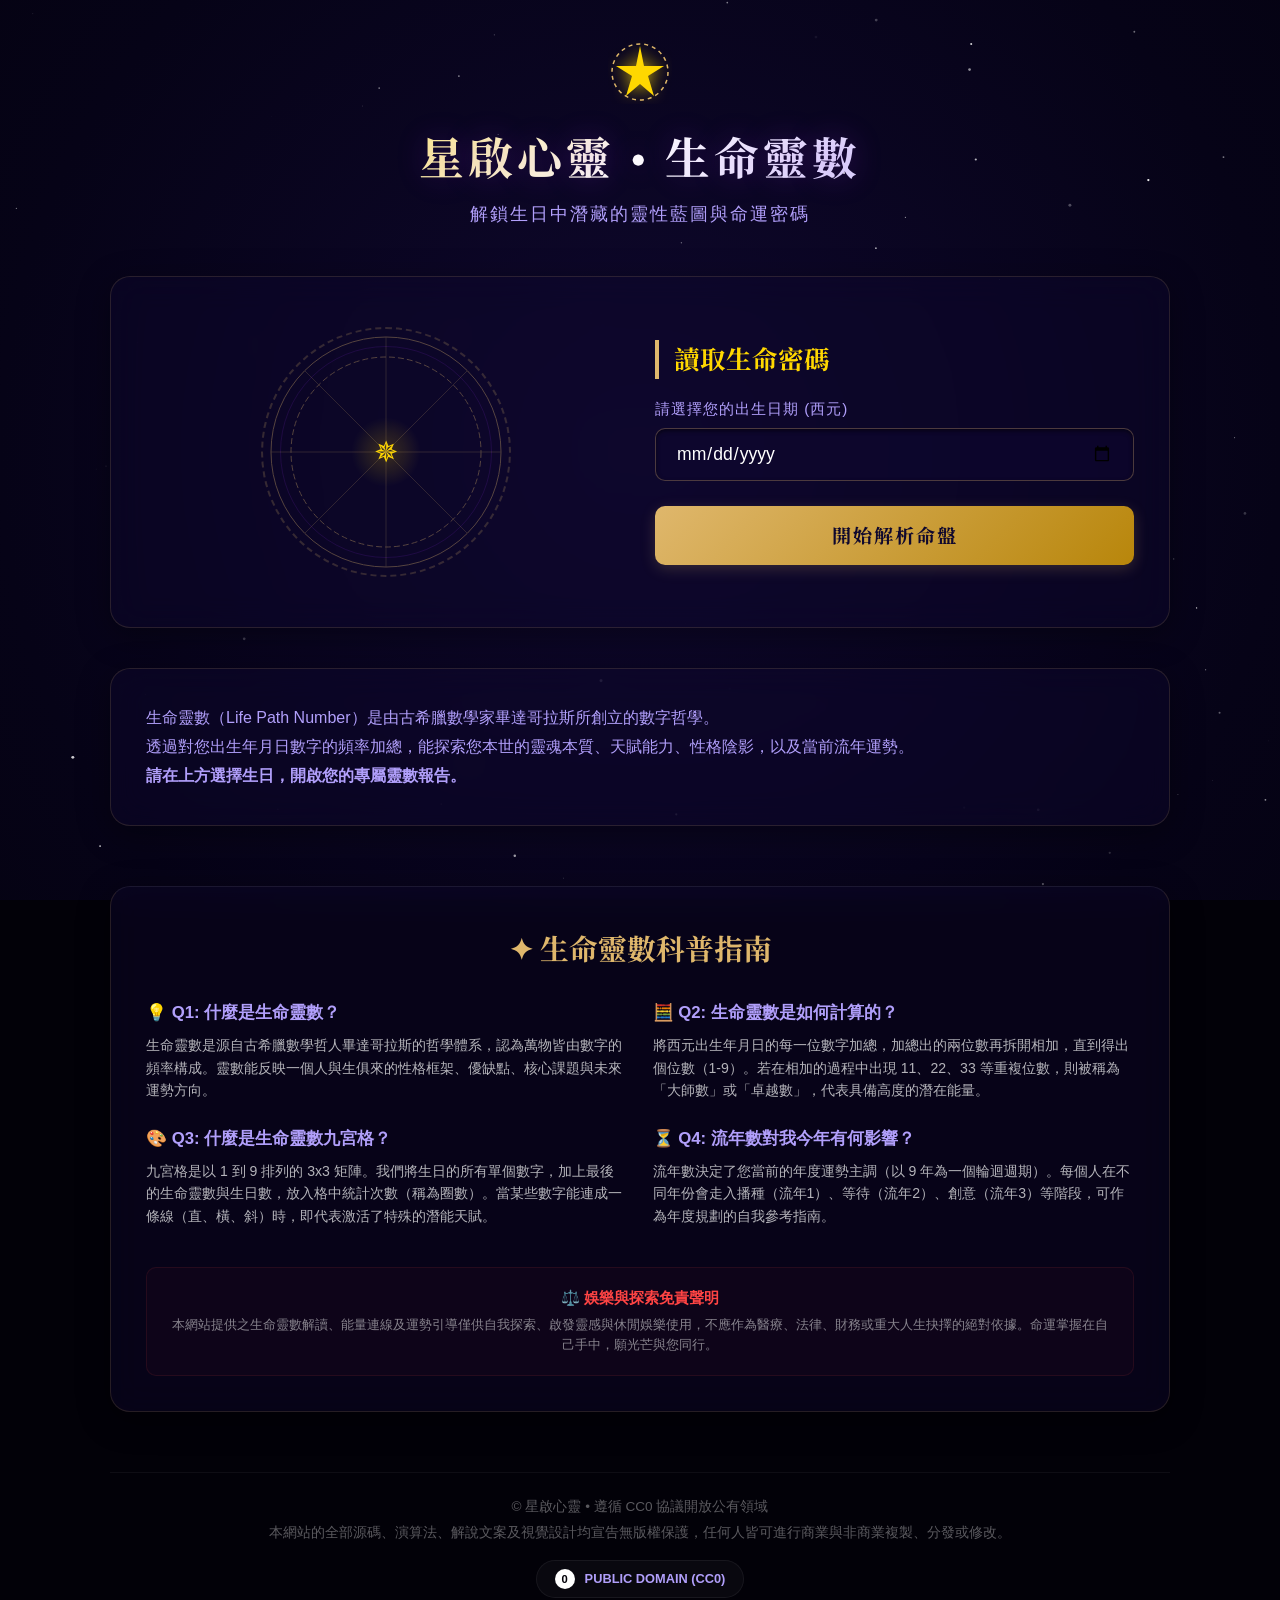
==== index.html @ 3daf45de "deploy: upload SSLErrorAssistant files for GitHub Pages" ====
<!DOCTYPE html>
<html lang="zh-Hant">
<head>
  <meta charset="UTF-8">
  <meta name="viewport" content="width=device-width, initial-scale=1.0">
  <title>星啟心靈 • 生命靈數生命密碼解密 (CC0 無版權開放版)</title>
  <meta name="description" content="輸入出生年月日，完全自動化計算您的生命靈數（Life Path Number）、大師卓越數（11, 22, 33）、繪製生命靈數九宮格能量連線並提供年度流年運勢。遵循 CC0 協議開放源碼與內容，可任意複製與商業應用。">
  <link rel="stylesheet" href="index.css">
</head>
<body>

  <!-- 動態星空畫布 -->
  <canvas id="starfield"></canvas>

  <!-- 模擬計算中的動畫遮罩 -->
  <div id="anim-overlay" class="animation-overlay hidden">
    <div class="cosmic-loader"></div>
    <p id="anim-text">正在與宇宙星體建立連線...</p>
  </div>

  <!-- 主要應用程式容器 -->
  <div class="app-container">
    
    <!-- 網站標頭 -->
    <header class="site-header">
      <div class="celestial-icon">
        <svg width="64" height="64" viewBox="0 0 64 64" fill="none">
          <circle cx="32" cy="32" r="28" stroke="#dfb76c" stroke-width="1.5" stroke-dasharray="4 4" />
          <polygon points="32,6 36,26 56,26 40,36 46,56 32,44 18,56 24,36 8,26 28,26" fill="#ffd700" filter="drop-shadow(0 0 8px rgba(255, 215, 0, 0.7))" />
        </svg>
      </div>
      <h1>星啟心靈 • 生命靈數</h1>
      <p>解鎖生日中潛藏的靈性藍圖與命運密碼</p>
    </header>

    <!-- 輸入表單與主面板 -->
    <main class="glass-panel">
      <div class="grid-2col">
        
        <!-- 左側：旋轉黃道十二宮圖騰 -->
        <div class="zodiac-wheel-wrapper">
          <div class="zodiac-wheel">
            <!-- 繪製一個抽象的占星裝飾 -->
            <svg width="240" height="240" viewBox="0 0 240 240" style="opacity: 0.35;">
              <circle cx="120" cy="120" r="115" stroke="#dfb76c" stroke-width="1" fill="none"/>
              <circle cx="120" cy="120" r="95" stroke="#dfb76c" stroke-width="1" stroke-dasharray="6 3" fill="none"/>
              <line x1="120" y1="5" x2="120" y2="235" stroke="#dfb76c" stroke-width="0.5"/>
              <line x1="5" y1="120" x2="235" y2="120" stroke="#dfb76c" stroke-width="0.5"/>
              <line x1="39" y1="39" x2="201" y2="201" stroke="#dfb76c" stroke-width="0.5"/>
              <line x1="201" y1="39" x2="39" y2="201" stroke="#dfb76c" stroke-width="0.5"/>
            </svg>
          </div>
          <div class="zodiac-decor-center">✵</div>
        </div>

        <!-- 右側：輸入出生年月日 -->
        <div>
          <h2 class="form-title">讀取生命密碼</h2>
          <div class="input-group">
            <label for="birth-date">請選擇您的出生日期 (西元)</label>
            <input type="date" id="birth-date" min="1900-01-01">
          </div>
          <button id="btn-calculate" class="btn-primary">開始解析命盤</button>
        </div>

      </div>
    </main>

    <!-- 初始說明畫面 -->
    <section id="initial-view" class="glass-panel text-center">
      <p style="color: var(--color-light-purple); font-size: 1rem; line-height: 1.8;">
        生命靈數（Life Path Number）是由古希臘數學家畢達哥拉斯所創立的數字哲學。<br>
        透過對您出生年月日數字的頻率加總，能探索您本世的靈魂本質、天賦能力、性格陰影，以及當前流年運勢。<br>
        <strong>請在上方選擇生日，開啟您的專屬靈數報告。</strong>
      </p>
    </section>

    <!-- 計算結果看板 (初始隱藏) -->
    <section id="dashboard" class="glass-panel hidden animate-fade-in">
      
      <!-- 頂部基本資訊 -->
      <div class="res-header-layout">
        <div id="res-number" class="number-glow-circle"></div>
        <div class="res-basic-info">
          <p class="res-meta">BIRTH CHART REPORT</p>
          <h2 id="res-archetype">領袖</h2>
          <h3 id="res-title">開創數 1</h3>
          <p id="res-process" class="res-meta">計算過程：1 + 9 + 9 + 0 + 1 + 2 + 1 + 5 = 28 -> 10 -> 1</p>
          <p id="res-summary">生命靈數 1 的人是天生的領袖，具備強大的開創力與獨立自主能力。</p>
        </div>
      </div>

      <!-- 大師卓越數區 (當有11, 22, 33時動態插入) -->
      <div id="res-master-container" class="hidden"></div>

      <!-- 中間：九宮格與能量連線展示 -->
      <div class="grid-section-layout">
        
        <!-- 左側：3x3 實體九宮格 (帶 SVG 連線) -->
        <div class="grid-outer-container">
          <div class="magic-nine-grid">
            <div class="grid-cell" data-num="1"><span class="num-label">1</span></div>
            <div class="grid-cell" data-num="2"><span class="num-label">2</span></div>
            <div class="grid-cell" data-num="3"><span class="num-label">3</span></div>
            <div class="grid-cell" data-num="4"><span class="num-label">4</span></div>
            <div class="grid-cell" data-num="5"><span class="num-label">5</span></div>
            <div class="grid-cell" data-num="6"><span class="num-label">6</span></div>
            <div class="grid-cell" data-num="7"><span class="num-label">7</span></div>
            <div class="grid-cell" data-num="8"><span class="num-label">8</span></div>
            <div class="grid-cell" data-num="9"><span class="num-label">9</span></div>
          </div>
          
          <!-- 連線 SVG (覆蓋在九宮格之上) -->
          <svg class="grid-svg-overlay" viewBox="0 0 270 270" width="270" height="270">
            <!-- 橫線 -->
            <path id="line-1-2-3" class="svg-connection-line" d="M 40,40 L 230,40" />
            <path id="line-4-5-6" class="svg-connection-line" d="M 40,135 L 230,135" />
            <path id="line-7-8-9" class="svg-connection-line" d="M 40,230 L 230,230" />
            <!-- 直線 -->
            <path id="line-1-4-7" class="svg-connection-line" d="M 40,40 L 40,230" />
            <path id="line-2-5-8" class="svg-connection-line" d="M 135,40 L 135,230" />
            <path id="line-3-6-9" class="svg-connection-line" d="M 230,40 L 230,230" />
            <!-- 斜線 -->
            <path id="line-1-5-9" class="svg-connection-line" d="M 40,40 L 230,230" />
            <path id="line-3-5-7" class="svg-connection-line" d="M 230,40 L 40,230" />
          </svg>
        </div>

        <!-- 右側：連線特質詳細分析 -->
        <div id="res-connections-list" class="connections-info-area">
          <!-- 動態填入 -->
        </div>

      </div>

      <!-- 新增：單個九宮格數字圈數詳細解析面板 -->
      <div id="cell-interpretation-area" class="cell-interpretation-box hidden animate-fade-in">
        <h4>👉 點擊上方九宮格中 1~9 的數字，可解密該數字的「圈數能量」：</h4>
        <div id="cell-detail-content" class="cell-detail-placeholder">
          （點擊上方九宮格中的任意數字格，即可查看您在該數字上的能量強弱與課題分析）
        </div>
      </div>

      <!-- 下方：詳細解密 Tab 系統 -->
      <div class="tabs-container">
        
        <!-- Tab 按鈕列 -->
        <div class="tabs-control-bar">
          <button class="tab-btn active" data-target="tab-personality">🎭 性格解碼</button>
          <button class="tab-btn" data-target="tab-career">💼 天賦職涯</button>
          <button class="tab-btn" data-target="tab-love">💖 愛情人際</button>
          <button class="tab-btn" data-target="tab-fortune">🔮 流年運勢</button>
        </div>

        <!-- Tab 內容面板 -->
        <div class="tabs-content-area">
          <div id="tab-personality" class="tab-pane active"></div>
          <div id="tab-career" class="tab-pane"></div>
          <div id="tab-love" class="tab-pane"></div>
          <div id="tab-fortune" class="tab-pane"></div>
        </div>

      </div>

      <!-- 分享與匯出按鈕 -->
      <div class="actions-container">
        <button id="btn-copy" class="btn-secondary">
          <svg width="18" height="18" viewBox="0 0 24 24" fill="none" stroke="currentColor" stroke-width="2">
            <rect x="9" y="9" width="13" height="13" rx="2" ry="2"></rect>
            <path d="M5 15H4a2 2 0 0 1-2-2V4a2 2 0 0 1 2-2h9a2 2 0 0 1 2 2v1"></path>
          </svg>
          複製文字報告
        </button>
        <button id="btn-export" class="btn-secondary glow-gold">
          <svg width="18" height="18" viewBox="0 0 24 24" fill="none" stroke="currentColor" stroke-width="2">
            <path d="M21 15v4a2 2 0 0 1-2 2H5a2 2 0 0 1-2-2v-4"></path>
            <polyline points="7 10 12 15 17 10"></polyline>
            <line x1="12" y1="15" x2="12" y2="3"></line>
          </svg>
          下載精美分析圖卡
        </button>
      </div>

    </section>

    <!-- 生命靈數科普指南 -->
    <section class="glass-panel guide-section">
      <h2>✦ 生命靈數科普指南</h2>
      <div class="faq-grid">
        
        <div class="faq-item">
          <h4>💡 Q1: 什麼是生命靈數？</h4>
          <p>生命靈數是源自古希臘數學哲人畢達哥拉斯的哲學體系，認為萬物皆由數字的頻率構成。靈數能反映一個人與生俱來的性格框架、優缺點、核心課題與未來運勢方向。</p>
        </div>

        <div class="faq-item">
          <h4>🧮 Q2: 生命靈數是如何計算的？</h4>
          <p>將西元出生年月日的每一位數字加總，加總出的兩位數再拆開相加，直到得出個位數（1-9）。若在相加的過程中出現 11、22、33 等重複位數，則被稱為「大師數」或「卓越數」，代表具備高度的潛在能量。</p>
        </div>

        <div class="faq-item">
          <h4>🎨 Q3: 什麼是生命靈數九宮格？</h4>
          <p>九宮格是以 1 到 9 排列的 3x3 矩陣。我們將生日的所有單個數字，加上最後的生命靈數與生日數，放入格中統計次數（稱為圈數）。當某些數字能連成一條線（直、橫、斜）時，即代表激活了特殊的潛能天賦。</p>
        </div>

        <div class="faq-item">
          <h4>⏳ Q4: 流年數對我今年有何影響？</h4>
          <p>流年數決定了您當前的年度運勢主調（以 9 年為一個輪迴週期）。每個人在不同年份會走入播種（流年1）、等待（流年2）、創意（流年3）等階段，可作為年度規劃的自我參考指南。</p>
        </div>

      </div>

      <!-- 免責聲明 -->
      <div class="disclaimer-box">
        <h5>⚖️ 娛樂與探索免責聲明</h5>
        <p>本網站提供之生命靈數解讀、能量連線及運勢引導僅供自我探索、啟發靈感與休閒娛樂使用，不應作為醫療、法律、財務或重大人生抉擇的絕對依據。命運掌握在自己手中，願光芒與您同行。</p>
      </div>
    </section>

    <!-- 頁尾 (包含 CC0 授權) -->
    <footer class="site-footer">
      <p>© 星啟心靈 • 遵循 CC0 協議開放公有領域</p>
      <p>本網站的全部源碼、演算法、解說文案及視覺設計均宣告無版權保護，任何人皆可進行商業與非商業複製、分發或修改。</p>
      
      <div class="cc0-badge-area">
        <span class="cc0-icon">0</span>
        <span class="cc0-text">PUBLIC DOMAIN (CC0)</span>
      </div>
    </footer>

  </div>

  <script src="app.js"></script>
</body>
</html>
---- index.css ----
/*
 * 生命靈數 (Numerology) 樣式表 - 神祕星空 (Mysterious Celestial) 風格
 * 本樣式表皆為原創設計，宣告為 CC0 無版權，供大眾自由修改與使用。
 */

/* 引入優雅的字體 */
@import url('https://fonts.googleapis.com/css2?family=Cinzel:wght@400;600;700;900&family=Noto+Serif+TC:wght@400;600;700;900&display=swap');

:root {
  --bg-color-1: #0f082e;
  --bg-color-2: #020108;
  --panel-bg: rgba(15, 8, 46, 0.45);
  --panel-border: rgba(223, 183, 108, 0.15);
  --gold-glow: 0 0 15px rgba(223, 183, 108, 0.4);
  
  --color-gold: #dfb76c;
  --color-bright-gold: #ffd700;
  --color-purple: #8a2be2;
  --color-light-purple: #b19ffb;
  --color-cyan: #00ffff;
  
  --font-serif: 'Cinzel', 'Noto Serif TC', serif;
  --font-sans: -apple-system, BlinkMacSystemFont, "Segoe UI", Roboto, "Helvetica Neue", Arial, sans-serif;
}

/* 全域重設 */
* {
  box-sizing: border-box;
  margin: 0;
  padding: 0;
}

body {
  background-color: var(--bg-color-2);
  color: #ffffff;
  font-family: var(--font-sans);
  min-height: 100vh;
  overflow-x: hidden;
  position: relative;
}

/* Canvas 動態背景 */
#starfield {
  position: fixed;
  top: 0;
  left: 0;
  width: 100vw;
  height: 100vh;
  z-index: -1;
  pointer-events: none;
}

/* 主要排版容器 */
.app-container {
  max-width: 1100px;
  margin: 0 auto;
  padding: 40px 20px;
  position: relative;
  z-index: 10;
}

/* 網站標題區 */
.site-header {
  text-align: center;
  margin-bottom: 50px;
  position: relative;
}

.site-header .celestial-icon {
  margin-bottom: 15px;
  animation: float 4s ease-in-out infinite;
}

.site-header h1 {
  font-family: var(--font-serif);
  font-size: 2.8rem;
  letter-spacing: 4px;
  background: linear-gradient(135deg, var(--color-bright-gold) 0%, #ffffff 50%, var(--color-light-purple) 100%);
  -webkit-background-clip: text;
  -webkit-text-fill-color: transparent;
  margin-bottom: 10px;
  text-shadow: 0 0 30px rgba(138, 43, 226, 0.3);
}

.site-header p {
  color: var(--color-light-purple);
  font-size: 1.1rem;
  letter-spacing: 2px;
}

/* 靈魂毛玻璃卡片 */
.glass-panel {
  background: var(--panel-bg);
  border: 1px solid var(--panel-border);
  border-radius: 20px;
  backdrop-filter: blur(16px);
  -webkit-backdrop-filter: blur(16px);
  box-shadow: 0 8px 32px 0 rgba(0, 0, 0, 0.37);
  padding: 35px;
  margin-bottom: 40px;
  transition: border-color 0.3s ease, box-shadow 0.3s ease;
}

.glass-panel:hover {
  border-color: rgba(223, 183, 108, 0.3);
  box-shadow: 0 12px 40px 0 rgba(138, 43, 226, 0.15), var(--gold-glow);
}

/* 兩欄配置 */
.grid-2col {
  display: grid;
  grid-template-columns: 1fr 1fr;
  gap: 30px;
  align-items: center;
}

/* 占星羅盤旋轉裝飾 */
.zodiac-wheel-wrapper {
  position: relative;
  display: flex;
  justify-content: center;
  align-items: center;
  height: 280px;
}

.zodiac-wheel {
  width: 250px;
  height: 250px;
  border: 2px dashed rgba(223, 183, 108, 0.2);
  border-radius: 50%;
  position: absolute;
  animation: rotateClockwise 60s linear infinite;
  display: flex;
  justify-content: center;
  align-items: center;
}

.zodiac-wheel::before {
  content: "";
  width: 210px;
  height: 210px;
  border: 1px solid rgba(138, 43, 226, 0.15);
  border-radius: 50%;
  position: absolute;
}

.zodiac-decor-center {
  width: 70px;
  height: 70px;
  background: radial-gradient(circle, rgba(255,215,0,0.2) 0%, rgba(0,0,0,0) 70%);
  border-radius: 50%;
  display: flex;
  justify-content: center;
  align-items: center;
  font-size: 1.8rem;
  color: var(--color-bright-gold);
  animation: pulse 3s ease-in-out infinite;
}

/* 輸入表單 */
.form-title {
  font-family: var(--font-serif);
  font-size: 1.6rem;
  color: var(--color-bright-gold);
  margin-bottom: 20px;
  border-left: 4px solid var(--color-gold);
  padding-left: 15px;
}

.input-group {
  margin-bottom: 25px;
}

.input-group label {
  display: block;
  font-size: 0.95rem;
  color: var(--color-light-purple);
  margin-bottom: 8px;
  letter-spacing: 1px;
}

/* 自訂極光輸入框 */
input[type="date"] {
  width: 100%;
  background: rgba(15, 8, 46, 0.7);
  border: 1px solid rgba(223, 183, 108, 0.3);
  border-radius: 10px;
  padding: 14px 20px;
  color: #ffffff;
  font-family: var(--font-sans);
  font-size: 1.1rem;
  outline: none;
  transition: all 0.3s ease;
  box-shadow: inset 0 2px 4px rgba(0, 0, 0, 0.5);
}

input[type="date"]:focus {
  border-color: var(--color-cyan);
  box-shadow: 0 0 15px rgba(0, 255, 255, 0.3), inset 0 2px 4px rgba(0, 0, 0, 0.5);
}

/* 按鈕樣式 */
.btn-primary {
  width: 100%;
  background: linear-gradient(135deg, var(--color-gold) 0%, #b8860b 100%);
  border: none;
  border-radius: 10px;
  padding: 15px;
  font-family: var(--font-serif);
  font-weight: 700;
  font-size: 1.2rem;
  color: #0f082e;
  cursor: pointer;
  letter-spacing: 2px;
  transition: all 0.3s ease;
  box-shadow: 0 4px 15px rgba(223, 183, 108, 0.2);
}

.btn-primary:hover {
  transform: translateY(-2px);
  box-shadow: 0 6px 25px rgba(223, 183, 108, 0.5);
  background: linear-gradient(135deg, var(--color-bright-gold) 0%, var(--color-gold) 100%);
}

.btn-primary:active {
  transform: translateY(1px);
}

/* 模擬計算動畫 Overlay */
.animation-overlay {
  position: fixed;
  top: 0;
  left: 0;
  width: 100vw;
  height: 100vh;
  background: rgba(2, 1, 8, 0.95);
  z-index: 1000;
  display: flex;
  flex-direction: column;
  justify-content: center;
  align-items: center;
}

.cosmic-loader {
  width: 80px;
  height: 80px;
  border: 4px solid transparent;
  border-top-color: var(--color-bright-gold);
  border-bottom-color: var(--color-purple);
  border-radius: 50%;
  animation: rotateClockwise 1.5s cubic-bezier(0.68, -0.55, 0.27, 1.55) infinite;
  margin-bottom: 25px;
  box-shadow: 0 0 20px rgba(138, 43, 226, 0.4);
}

.animation-overlay p {
  font-family: var(--font-serif);
  font-size: 1.2rem;
  letter-spacing: 2px;
  color: var(--color-light-purple);
  animation: pulse 1.5s ease-in-out infinite;
}

/* 結果展示區 */
.hidden {
  display: none !important;
}

/* 計算結果頂部看板 */
.res-header-layout {
  display: flex;
  align-items: center;
  gap: 40px;
  border-bottom: 1px solid rgba(255, 255, 255, 0.1);
  padding-bottom: 30px;
  margin-bottom: 30px;
}

/* 生命靈數大圈圈 */
.number-glow-circle {
  width: 130px;
  height: 130px;
  border-radius: 50%;
  background: radial-gradient(circle, rgba(138, 43, 226, 0.3) 0%, rgba(15, 8, 46, 0.8) 70%);
  border: 3px solid var(--color-gold);
  display: flex;
  justify-content: center;
  align-items: center;
  font-family: var(--font-serif);
  font-size: 4.5rem;
  font-weight: 900;
  color: #ffffff;
  text-shadow: 0 0 15px var(--color-bright-gold);
  box-shadow: 0 0 25px rgba(223, 183, 108, 0.3), inset 0 0 15px rgba(138, 43, 226, 0.5);
  flex-shrink: 0;
  animation: glowPulse 3s infinite alternate;
}

.res-basic-info h2 {
  font-family: var(--font-serif);
  font-size: 2.2rem;
  color: var(--color-bright-gold);
  margin-bottom: 6px;
}

.res-basic-info h3 {
  font-size: 1.2rem;
  color: var(--color-light-purple);
  font-weight: 400;
  letter-spacing: 2px;
  margin-bottom: 12px;
}

.res-basic-info p.res-meta {
  font-size: 0.9rem;
  color: rgba(255, 255, 255, 0.5);
  margin-bottom: 6px;
}

/* 大師數卓越卡 */
.master-card {
  background: linear-gradient(135deg, rgba(223, 183, 108, 0.1) 0%, rgba(138, 43, 226, 0.1) 100%);
  border: 1px solid rgba(223, 183, 108, 0.4);
  border-radius: 12px;
  padding: 20px;
  margin: 20px 0;
  position: relative;
}

.master-card.glow-gold {
  box-shadow: 0 0 20px rgba(223, 183, 108, 0.25);
}

.master-badge {
  position: absolute;
  top: -12px;
  right: 15px;
  background: var(--color-bright-gold);
  color: #0f082e;
  padding: 3px 10px;
  font-size: 0.75rem;
  font-weight: 800;
  border-radius: 20px;
  letter-spacing: 1px;
}

.master-card h4 {
  font-family: var(--font-serif);
  font-size: 1.2rem;
  color: var(--color-bright-gold);
  margin-bottom: 8px;
}

.master-summary {
  font-size: 0.95rem;
  color: var(--color-light-purple);
  font-weight: 600;
  margin-bottom: 10px;
}

.master-desc {
  font-size: 0.9rem;
  color: rgba(255, 255, 255, 0.85);
  line-height: 1.6;
}

/* 九宮格 (3x3 Grid) 佈局與連線 */
.grid-section-layout {
  display: grid;
  grid-template-columns: 270px 1fr;
  gap: 40px;
  margin-bottom: 40px;
  align-items: center;
}

.grid-outer-container {
  width: 270px;
  height: 270px;
  position: relative;
  margin: 0 auto;
}

/* 3x3 九宮格單元格 */
.magic-nine-grid {
  display: grid;
  grid-template-columns: repeat(3, 80px);
  grid-template-rows: repeat(3, 80px);
  gap: 15px;
  width: 100%;
  height: 100%;
}

.grid-cell {
  background: rgba(15, 8, 46, 0.75);
  border: 1px solid rgba(255, 255, 255, 0.08);
  border-radius: 12px;
  display: flex;
  flex-direction: column;
  justify-content: center;
  align-items: center;
  position: relative;
  transition: all 0.3s ease;
  cursor: help;
}

.grid-cell span.num-label {
  font-family: var(--font-serif);
  font-size: 1.6rem;
  font-weight: 700;
  color: rgba(255, 255, 255, 0.25);
  transition: color 0.3s ease;
}

/* 當格子有值時啟動 */
.grid-cell.active {
  background: radial-gradient(circle, rgba(138, 43, 226, 0.25) 0%, rgba(15, 8, 46, 0.9) 100%);
  border-color: rgba(138, 43, 226, 0.5);
  box-shadow: 0 0 10px rgba(138, 43, 226, 0.2);
}

.grid-cell.active span.num-label {
  color: var(--color-bright-gold);
  text-shadow: 0 0 8px rgba(255, 215, 0, 0.6);
}

/* 代表圈數的標記 */
.circle-count {
  font-size: 0.8rem;
  color: var(--color-cyan);
  position: absolute;
  bottom: 8px;
  letter-spacing: 2px;
  text-shadow: 0 0 5px var(--color-cyan);
}

/* SVG 連線層面 */
.grid-svg-overlay {
  position: absolute;
  top: 0;
  left: 0;
  width: 270px;
  height: 270px;
  z-index: 15;
  pointer-events: none;
}

/* 線路基本樣式 */
.svg-connection-line {
  stroke: rgba(255, 255, 255, 0.03);
  stroke-width: 2;
  transition: stroke 0.5s ease;
}

/* 線路被啟動時 */
.svg-connection-line.active {
  stroke: var(--color-cyan);
  stroke-width: 4;
  filter: drop-shadow(0 0 8px rgba(0, 255, 255, 0.85));
  stroke-dasharray: 1000;
  stroke-dashoffset: 1000;
  animation: drawLine 1.5s cubic-bezier(0.25, 1, 0.5, 1) forwards;
}

/* 連線文字分析列表 */
.connections-info-area {
  display: flex;
  flex-direction: column;
  justify-content: center;
}

.connection-header-title {
  font-size: 1.1rem;
  color: var(--color-bright-gold);
  margin-bottom: 15px;
}

.line-cards-grid {
  display: grid;
  grid-template-columns: 1fr;
  gap: 15px;
}

.line-desc-card {
  background: rgba(255, 255, 255, 0.03);
  border: 1px solid rgba(255, 255, 255, 0.05);
  border-radius: 10px;
  padding: 15px 20px;
}

.line-desc-card.glow-cyan {
  border-color: rgba(0, 255, 255, 0.2);
}

.line-desc-card h5 {
  font-size: 1.05rem;
  color: var(--color-cyan);
  margin-bottom: 6px;
}

.line-sum {
  font-size: 0.9rem;
  color: var(--color-light-purple);
  margin-bottom: 8px;
}

.line-detail {
  font-size: 0.88rem;
  color: rgba(255, 255, 255, 0.8);
  line-height: 1.5;
}

/* 無連線卡 */
.no-line-card {
  background: rgba(255, 255, 255, 0.02);
  border: 1px dashed rgba(255, 255, 255, 0.1);
  border-radius: 12px;
  padding: 25px;
  text-align: center;
}

.no-line-card h5 {
  font-size: 1.1rem;
  color: var(--color-light-purple);
  margin-bottom: 8px;
}

.no-line-card p {
  font-size: 0.9rem;
  color: rgba(255, 255, 255, 0.6);
  line-height: 1.5;
}

/* 分頁 Tab 切換系統 */
.tabs-control-bar {
  display: flex;
  border-bottom: 1px solid rgba(255, 255, 255, 0.1);
  margin-bottom: 25px;
  overflow-x: auto;
}

.tab-btn {
  background: none;
  border: none;
  padding: 12px 25px;
  color: rgba(255, 255, 255, 0.5);
  font-size: 1.05rem;
  cursor: pointer;
  transition: all 0.3s ease;
  position: relative;
  white-space: nowrap;
}

.tab-btn:hover {
  color: #ffffff;
}

.tab-btn.active {
  color: var(--color-bright-gold);
  font-weight: 700;
}

.tab-btn.active::after {
  content: "";
  position: absolute;
  bottom: 0;
  left: 0;
  width: 100%;
  height: 3px;
  background: var(--color-bright-gold);
  box-shadow: 0 0 10px var(--color-bright-gold);
}

.tab-pane {
  display: none;
}

.tab-pane.active {
  display: block;
}

/* 解析面板樣式 */
.info-card h3 {
  font-family: var(--font-serif);
  font-size: 1.4rem;
  color: var(--color-bright-gold);
  margin-bottom: 15px;
}

.para {
  font-size: 1rem;
  line-height: 1.7;
  color: rgba(255, 255, 255, 0.85);
  margin-bottom: 20px;
}

.traits-flex-grid {
  display: grid;
  grid-template-columns: 1fr 1fr;
  gap: 20px;
  margin-top: 25px;
}

.trait-box {
  border-radius: 12px;
  padding: 20px;
}

.trait-box h5 {
  font-size: 1.05rem;
  margin-bottom: 12px;
}

.trait-box ul {
  list-style: none;
}

.trait-box ul li {
  font-size: 0.92rem;
  margin-bottom: 8px;
  line-height: 1.5;
}

.box-strength {
  background: rgba(0, 255, 128, 0.04);
  border: 1px solid rgba(0, 255, 128, 0.15);
}

.box-strength h5 {
  color: #00ff80;
}

.box-strength ul li {
  color: rgba(200, 255, 220, 0.9);
}

.box-weakness {
  background: rgba(255, 68, 68, 0.04);
  border: 1px solid rgba(255, 68, 68, 0.15);
}

.box-weakness h5 {
  color: #ff4444;
}

.box-weakness ul li {
  color: rgba(255, 200, 200, 0.9);
}

/* 推薦職涯與大師引導 */
.job-recommendation {
  background: rgba(255, 255, 255, 0.02);
  border-radius: 8px;
  padding: 20px;
}

.job-recommendation h5 {
  font-size: 0.95rem;
  color: var(--color-bright-gold);
  margin-bottom: 12px;
}

.jobs-flex-wrap {
  display: flex;
  flex-wrap: wrap;
  gap: 10px;
}

.badge-job {
  background: rgba(138, 43, 226, 0.2);
  border: 1px solid rgba(138, 43, 226, 0.4);
  color: var(--color-light-purple);
  padding: 6px 14px;
  border-radius: 20px;
  font-size: 0.88rem;
}

.love-tips {
  border-left: 3px solid var(--color-gold);
  background: rgba(223, 183, 108, 0.03);
  padding: 15px 20px;
  border-radius: 0 10px 10px 0;
  margin-top: 15px;
}

.love-tips h5 {
  color: var(--color-gold);
  font-size: 0.98rem;
  margin-bottom: 6px;
}

.love-tips p {
  font-size: 0.92rem;
  line-height: 1.6;
  color: rgba(255, 255, 255, 0.85);
}

/* 流年標頭 */
.fortune-header {
  display: flex;
  align-items: center;
  gap: 15px;
  margin-bottom: 15px;
  flex-wrap: wrap;
}

.fortune-badge {
  background: var(--color-purple);
  padding: 4px 12px;
  border-radius: 20px;
  font-size: 0.85rem;
  font-weight: 700;
  color: #ffffff;
}

.fortune-header h4 {
  font-size: 1.2rem;
  color: var(--color-bright-gold);
}

.info-note {
  font-size: 0.82rem;
  color: rgba(255, 255, 255, 0.4);
  margin-top: 15px;
}

/* 分享與匯出按鈕區 */
.actions-container {
  display: flex;
  gap: 15px;
  margin-top: 35px;
  justify-content: flex-end;
}

.btn-secondary {
  background: transparent;
  border: 1px solid rgba(255, 255, 255, 0.2);
  border-radius: 8px;
  padding: 12px 20px;
  color: #ffffff;
  cursor: pointer;
  font-size: 0.95rem;
  transition: all 0.3s ease;
  display: flex;
  align-items: center;
  gap: 8px;
}

.btn-secondary:hover {
  background: rgba(255, 255, 255, 0.05);
  border-color: rgba(255, 255, 255, 0.5);
}

.btn-secondary.glow-gold {
  border-color: var(--color-gold);
  color: var(--color-gold);
}

.btn-secondary.glow-gold:hover {
  background: rgba(223, 183, 108, 0.1);
  box-shadow: 0 0 15px rgba(223, 183, 108, 0.3);
}

/* 科普指南區域 */
.guide-section {
  margin-top: 60px;
  border-top: 1px solid rgba(255, 255, 255, 0.08);
  padding-top: 40px;
}

.guide-section h2 {
  font-family: var(--font-serif);
  font-size: 1.8rem;
  color: var(--color-gold);
  text-align: center;
  margin-bottom: 30px;
}

.faq-grid {
  display: grid;
  grid-template-columns: 1fr 1fr;
  gap: 25px;
}

.faq-item h4 {
  font-size: 1.05rem;
  color: var(--color-light-purple);
  margin-bottom: 10px;
  display: flex;
  align-items: center;
  gap: 8px;
}

.faq-item p {
  font-size: 0.88rem;
  color: rgba(255, 255, 255, 0.7);
  line-height: 1.6;
}

/* 免責聲明 */
.disclaimer-box {
  margin-top: 40px;
  background: rgba(255, 68, 68, 0.03);
  border: 1px solid rgba(255, 68, 68, 0.1);
  border-radius: 10px;
  padding: 20px;
  text-align: center;
}

.disclaimer-box h5 {
  color: #ff4444;
  font-size: 0.95rem;
  margin-bottom: 6px;
}

.disclaimer-box p {
  font-size: 0.82rem;
  color: rgba(255, 255, 255, 0.5);
  line-height: 1.5;
}

/* 網站頁尾 (包含無版權聲明) */
.site-footer {
  text-align: center;
  margin-top: 60px;
  padding: 25px 0;
  border-top: 1px solid rgba(255, 255, 255, 0.05);
  color: rgba(255, 255, 255, 0.35);
  font-size: 0.85rem;
}

.site-footer p {
  margin-bottom: 8px;
}

.cc0-badge-area {
  display: inline-flex;
  align-items: center;
  gap: 10px;
  margin-top: 10px;
  background: rgba(255, 255, 255, 0.03);
  padding: 8px 18px;
  border-radius: 30px;
  border: 1px solid rgba(255, 255, 255, 0.06);
}

.cc0-icon {
  font-weight: bold;
  background: #ffffff;
  color: #020108;
  border-radius: 50%;
  width: 20px;
  height: 20px;
  display: inline-flex;
  align-items: center;
  justify-content: center;
  font-size: 0.7rem;
}

.cc0-badge-area span.cc0-text {
  color: var(--color-light-purple);
  font-size: 0.8rem;
  font-weight: 600;
}

/* --- 動畫關鍵字定義 --- */
@keyframes float {
  0% { transform: translateY(0px); }
  50% { transform: translateY(-10px); }
  100% { transform: translateY(0px); }
}

@keyframes rotateClockwise {
  from { transform: rotate(0deg); }
  to { transform: rotate(360deg); }
}

@keyframes pulse {
  0% { opacity: 0.5; }
  50% { opacity: 1; }
  100% { opacity: 0.5; }
}

@keyframes glowPulse {
  from { box-shadow: 0 0 15px rgba(223, 183, 108, 0.2); }
  to { box-shadow: 0 0 35px rgba(223, 183, 108, 0.5); }
}

@keyframes drawLine {
  to {
    stroke-dashoffset: 0;
  }
}

/* 淡入動畫 */
.animate-fade-in {
  animation: fadeIn 0.6s ease forwards;
}

@keyframes fadeIn {
  from { opacity: 0; transform: translateY(10px); }
  to { opacity: 1; transform: translateY(0); }
}

/* 單個數字圈數解析面板 */
.cell-interpretation-box {
  background: rgba(255, 255, 255, 0.02);
  border: 1px dashed rgba(223, 183, 108, 0.25);
  border-radius: 12px;
  padding: 20px;
  margin-top: 10px;
  margin-bottom: 35px;
  transition: all 0.3s ease;
}

.cell-interpretation-box:hover {
  background: rgba(255, 255, 255, 0.04);
  border-color: rgba(223, 183, 108, 0.4);
}

.cell-interpretation-box h4 {
  font-size: 1.05rem;
  color: var(--color-light-purple);
  margin-bottom: 15px;
  font-family: var(--font-sans);
}

.cell-detail-placeholder {
  color: rgba(255, 255, 255, 0.4);
  font-size: 0.9rem;
  text-align: center;
  padding: 20px 0;
}

/* 數字解析展示的內容結構 */
.cell-interpretation-content {
  animation: fadeIn 0.4s ease-out forwards;
}

.cell-detail-header {
  display: flex;
  justify-content: space-between;
  align-items: center;
  border-bottom: 1px solid rgba(255, 255, 255, 0.1);
  padding-bottom: 12px;
  margin-bottom: 15px;
}

.cell-detail-header h5 {
  font-family: var(--font-serif);
  font-size: 1.25rem;
  color: var(--color-bright-gold);
}

.user-count-badge {
  background: var(--color-purple);
  border: 1px solid var(--color-light-purple);
  color: #ffffff;
  padding: 4px 12px;
  font-size: 0.85rem;
  font-weight: 700;
  border-radius: 20px;
  box-shadow: 0 0 10px rgba(138, 43, 226, 0.4);
}

.cell-detail-desc {
  font-size: 0.92rem;
  line-height: 1.6;
  color: rgba(255, 255, 255, 0.8);
  margin-bottom: 15px;
  font-style: italic;
}

.energy-levels-list {
  display: grid;
  grid-template-columns: 1fr;
  gap: 12px;
}

.energy-level-row {
  border: 1px solid rgba(255, 255, 255, 0.05);
  background: rgba(15, 8, 46, 0.3);
  border-radius: 8px;
  padding: 12px 18px;
  transition: all 0.3s ease;
}

.energy-level-row.highlight-level {
  background: linear-gradient(135deg, rgba(223, 183, 108, 0.15) 0%, rgba(138, 43, 226, 0.15) 100%);
  border: 1px solid var(--color-gold);
  box-shadow: 0 0 15px rgba(223, 183, 108, 0.35);
  transform: scale(1.01);
}

.level-title {
  font-weight: 700;
  font-size: 0.9rem;
  margin-bottom: 6px;
  color: var(--color-light-purple);
}

.energy-level-row.highlight-level .level-title {
  color: var(--color-bright-gold);
}

.level-desc {
  font-size: 0.88rem;
  line-height: 1.5;
  color: rgba(255, 255, 255, 0.7);
}

.energy-level-row.highlight-level .level-desc {
  color: #ffffff;
}

/* 響應式排版修正 */
@media (max-width: 900px) {
  .grid-2col {
    grid-template-columns: 1fr;
  }
  
  .zodiac-wheel-wrapper {
    height: 200px;
    margin-bottom: 20px;
  }
  
  .zodiac-wheel {
    width: 180px;
    height: 180px;
  }
  
  .zodiac-wheel::before {
    width: 150px;
    height: 150px;
  }
  
  .grid-section-layout {
    grid-template-columns: 1fr;
    gap: 30px;
  }
  
  .faq-grid {
    grid-template-columns: 1fr;
  }
}

@media (max-width: 600px) {
  .site-header h1 {
    font-size: 2rem;
  }
  
  .res-header-layout {
    flex-direction: column;
    text-align: center;
  }
  
  .traits-flex-grid {
    grid-template-columns: 1fr;
  }
  
  .actions-container {
    flex-direction: column;
  }
  
  .btn-secondary {
    width: 100%;
    justify-content: center;
  }
}
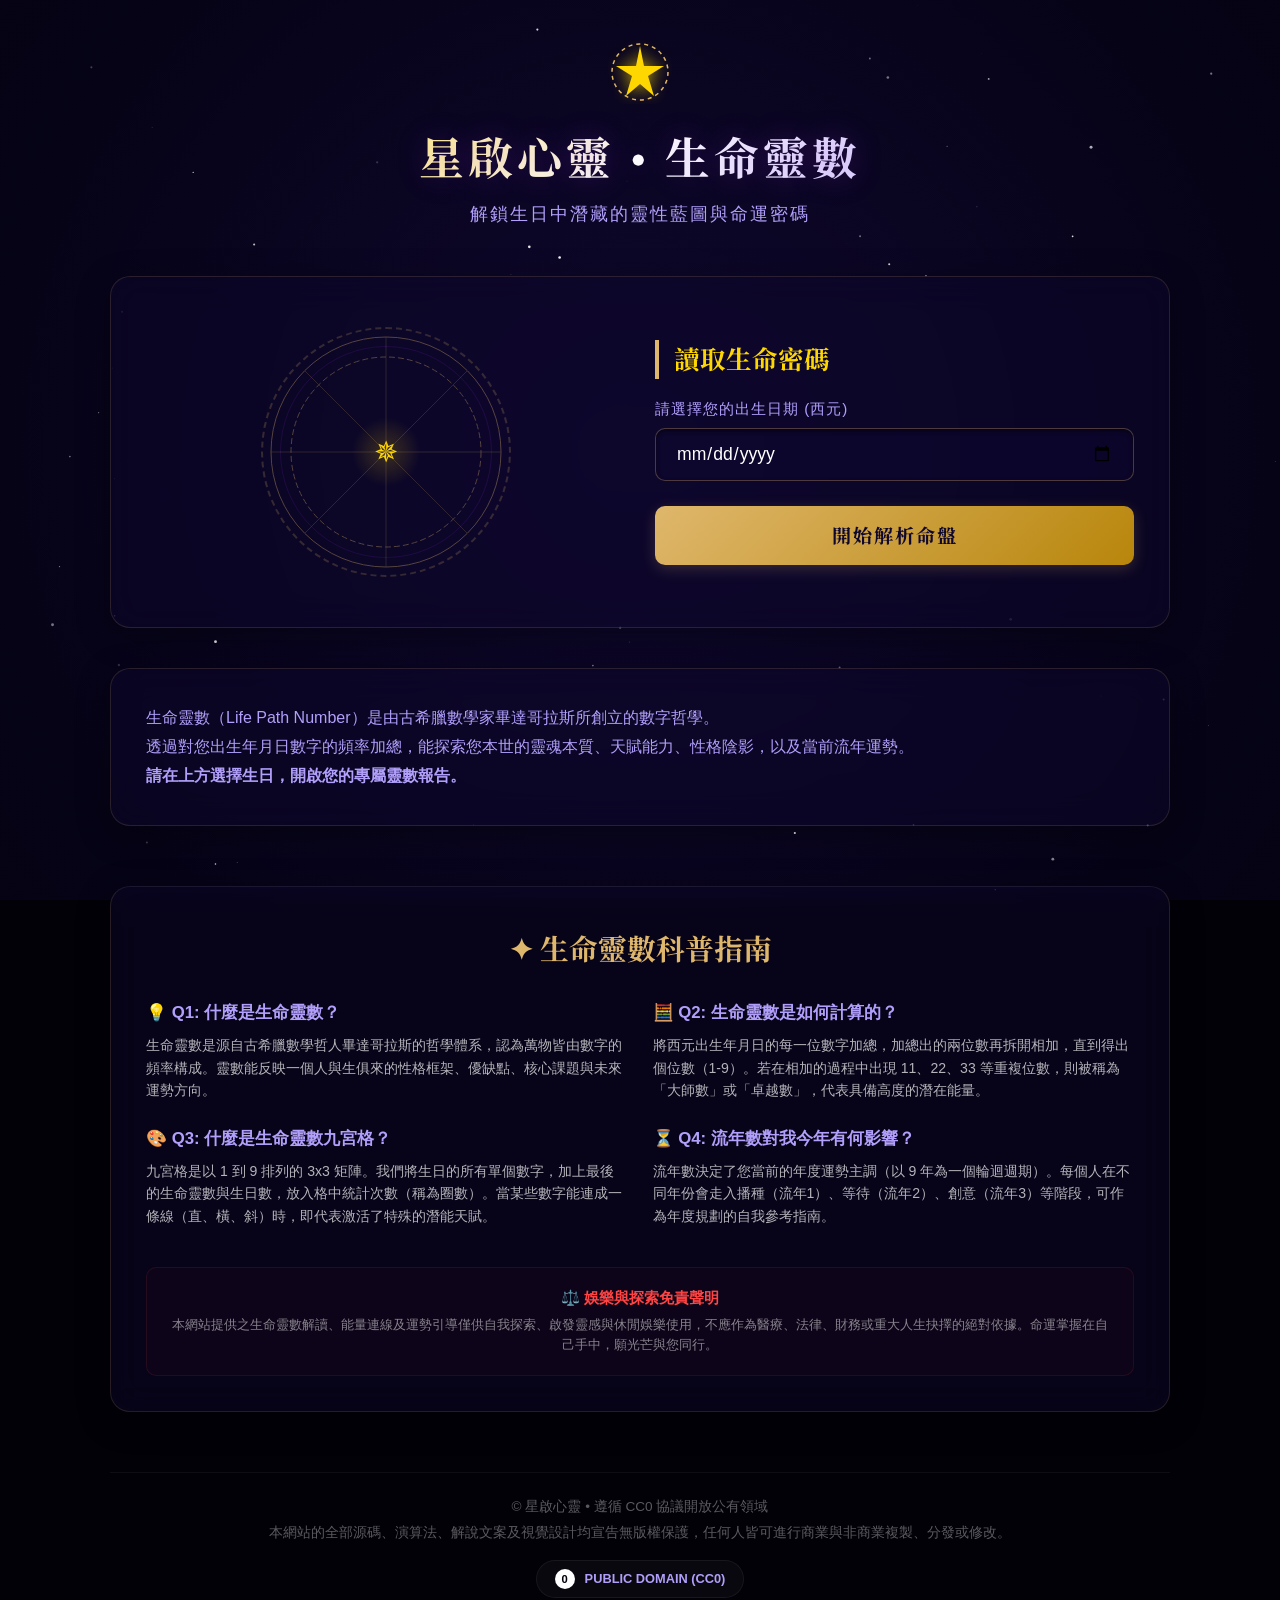
==== commit 475c8729: "update: refresh index.html with new data" ====
--- a/index.html
+++ b/index.html
@@ -82,7 +82,7 @@
       <div class="res-header-layout">
         <div id="res-number" class="number-glow-circle"></div>
         <div class="res-basic-info">
-          <p class="res-meta">BIRTH CHART REPORT</p>
+          <p class="res-meta">BIRTH CHART REPORT • <span id="res-birth-date"></span></p>
           <h2 id="res-archetype">領袖</h2>
           <h3 id="res-title">開創數 1</h3>
           <p id="res-process" class="res-meta">計算過程：1 + 9 + 9 + 0 + 1 + 2 + 1 + 5 = 28 -> 10 -> 1</p>
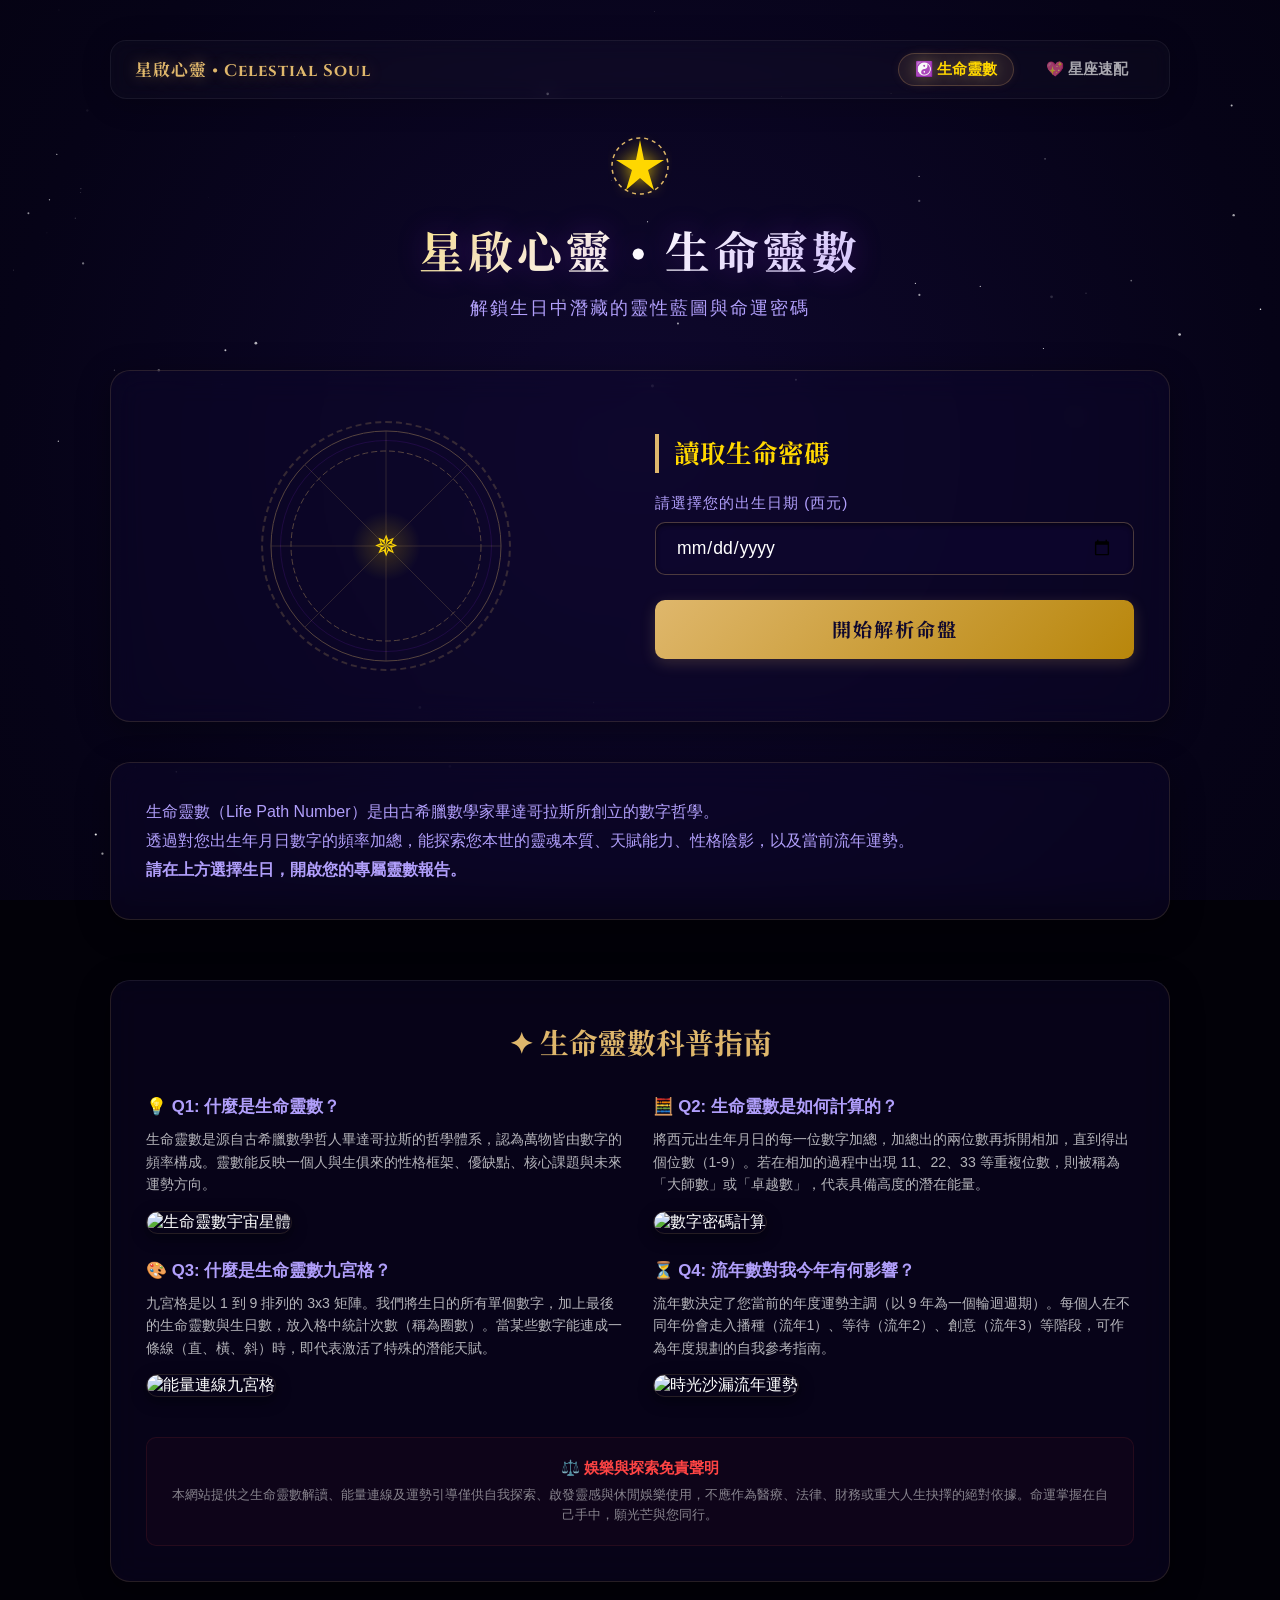
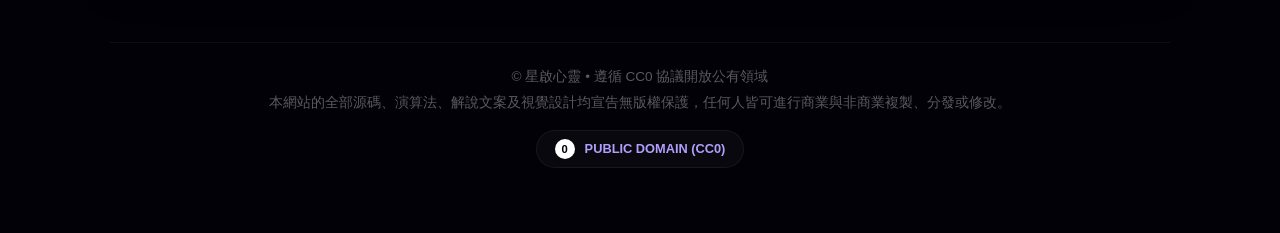
==== commit 4b8df40c: "Deploy: upload SSLErrorAssistant and zodiac-matchmaker to RAY3" ====
--- a/index.html
+++ b/index.html
@@ -20,6 +20,15 @@
 
   <!-- 主要應用程式容器 -->
   <div class="app-container">
+    
+    <!-- 頂部導覽列 -->
+    <nav class="site-nav">
+      <div class="nav-brand">星啟心靈 • Celestial Soul</div>
+      <div class="nav-links">
+        <a href="index.html" class="nav-link active">☯️ 生命靈數</a>
+        <a href="zodiac-matchmaker/index.html" class="nav-link">💖 星座速配</a>
+      </div>
+    </nav>
     
     <!-- 網站標頭 -->
     <header class="site-header">
@@ -191,21 +200,25 @@
         <div class="faq-item">
           <h4>💡 Q1: 什麼是生命靈數？</h4>
           <p>生命靈數是源自古希臘數學哲人畢達哥拉斯的哲學體系，認為萬物皆由數字的頻率構成。靈數能反映一個人與生俱來的性格框架、優缺點、核心課題與未來運勢方向。</p>
+          <img src="celestial_numerology.png" alt="生命靈數宇宙星體" class="faq-image">
         </div>
 
         <div class="faq-item">
           <h4>🧮 Q2: 生命靈數是如何計算的？</h4>
           <p>將西元出生年月日的每一位數字加總，加總出的兩位數再拆開相加，直到得出個位數（1-9）。若在相加的過程中出現 11、22、33 等重複位數，則被稱為「大師數」或「卓越數」，代表具備高度的潛在能量。</p>
+          <img src="glowing_numbers_math.png" alt="數字密碼計算" class="faq-image">
         </div>
 
         <div class="faq-item">
           <h4>🎨 Q3: 什麼是生命靈數九宮格？</h4>
           <p>九宮格是以 1 到 9 排列的 3x3 矩陣。我們將生日的所有單個數字，加上最後的生命靈數與生日數，放入格中統計次數（稱為圈數）。當某些數字能連成一條線（直、橫、斜）時，即代表激活了特殊的潛能天賦。</p>
+          <img src="magic_grid.png" alt="能量連線九宮格" class="faq-image">
         </div>
 
         <div class="faq-item">
           <h4>⏳ Q4: 流年數對我今年有何影響？</h4>
           <p>流年數決定了您當前的年度運勢主調（以 9 年為一個輪迴週期）。每個人在不同年份會走入播種（流年1）、等待（流年2）、創意（流年3）等階段，可作為年度規劃的自我參考指南。</p>
+          <img src="cosmic_hourglass.png" alt="時光沙漏流年運勢" class="faq-image">
         </div>
 
       </div>
--- a/index.css
+++ b/index.css
@@ -796,6 +796,23 @@
   line-height: 1.6;
 }
 
+.faq-image {
+  width: 100%;
+  height: 160px;
+  object-fit: cover;
+  border-radius: 12px;
+  border: 1px solid rgba(223, 183, 108, 0.15);
+  margin-top: 15px;
+  transition: all 0.3s ease;
+  box-shadow: 0 4px 15px rgba(0, 0, 0, 0.4);
+}
+
+.faq-image:hover {
+  transform: translateY(-3px);
+  border-color: rgba(223, 183, 108, 0.45);
+  box-shadow: 0 8px 25px rgba(138, 43, 226, 0.25), 0 0 10px rgba(223, 183, 108, 0.2);
+}
+
 /* 免責聲明 */
 .disclaimer-box {
   margin-top: 40px;
@@ -1013,6 +1030,61 @@
 }
 
 /* 響應式排版修正 */
+
+/* 頂部導覽列樣式 */
+.site-nav {
+  display: flex;
+  justify-content: space-between;
+  align-items: center;
+  padding: 12px 24px;
+  background: rgba(255, 255, 255, 0.02);
+  backdrop-filter: blur(10px);
+  -webkit-backdrop-filter: blur(10px);
+  border: 1px solid rgba(255, 255, 255, 0.06);
+  border-radius: 16px;
+  margin-bottom: 35px;
+  box-shadow: 0 4px 30px rgba(0, 0, 0, 0.2);
+}
+
+.nav-brand {
+  color: var(--color-gold);
+  font-family: var(--font-serif);
+  font-weight: 700;
+  font-size: 1.05rem;
+  letter-spacing: 1px;
+  text-shadow: var(--gold-glow);
+}
+
+.nav-links {
+  display: flex;
+  gap: 15px;
+}
+
+.nav-link {
+  color: rgba(255, 255, 255, 0.65);
+  text-decoration: none;
+  font-size: 0.92rem;
+  font-weight: 600;
+  padding: 6px 16px;
+  border-radius: 20px;
+  border: 1px solid transparent;
+  transition: all 0.3s ease;
+}
+
+.nav-link:hover {
+  color: #ffffff;
+  background: rgba(255, 255, 255, 0.05);
+}
+
+.nav-link.active {
+  color: var(--color-bright-gold);
+  background: rgba(224, 169, 109, 0.1);
+  border-color: rgba(224, 169, 109, 0.25);
+  text-shadow: var(--gold-glow);
+  box-shadow: 0 0 10px rgba(224, 169, 109, 0.08);
+}
+
+
 @media (max-width: 900px) {
   .grid-2col {
     grid-template-columns: 1fr;
@@ -1044,6 +1116,13 @@
 }
 
 @media (max-width: 600px) {
+  .site-nav {
+    flex-direction: column;
+    gap: 15px;
+    padding: 15px;
+    text-align: center;
+  }
+
   .site-header h1 {
     font-size: 2rem;
   }
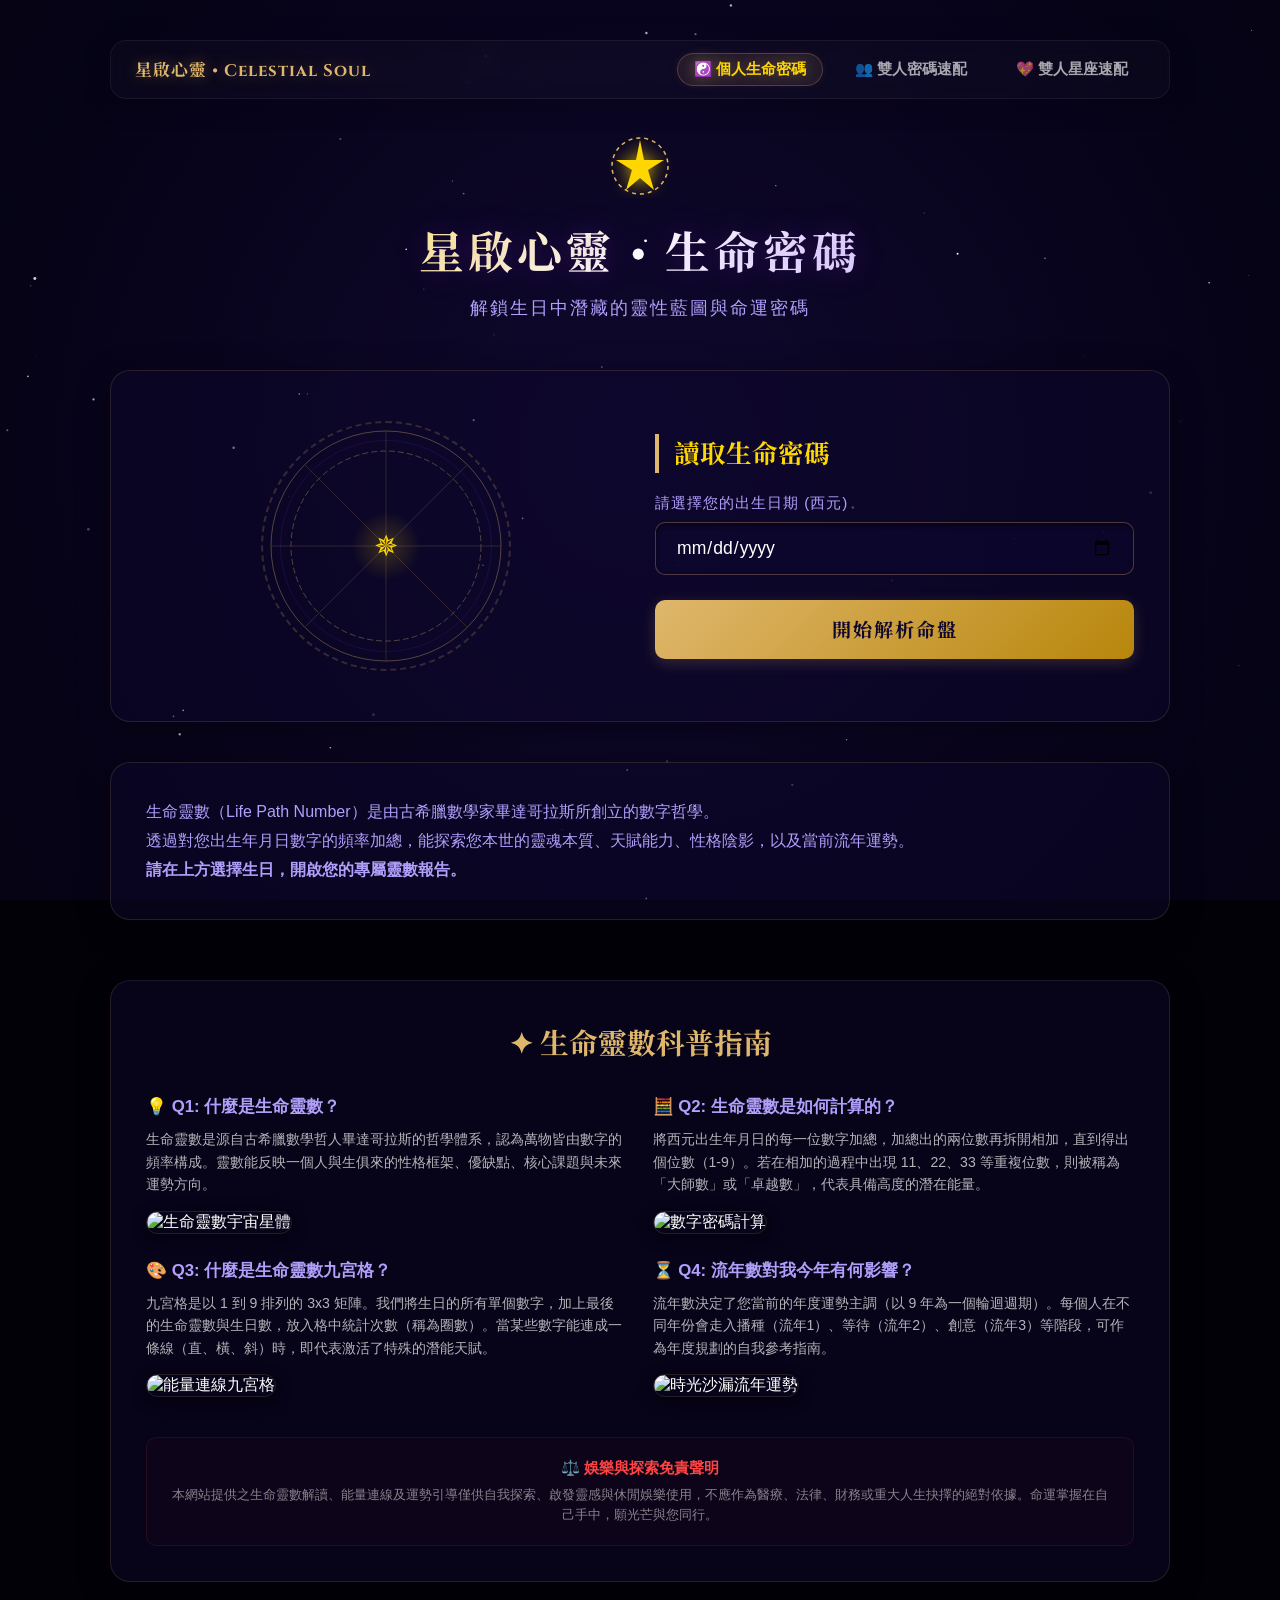
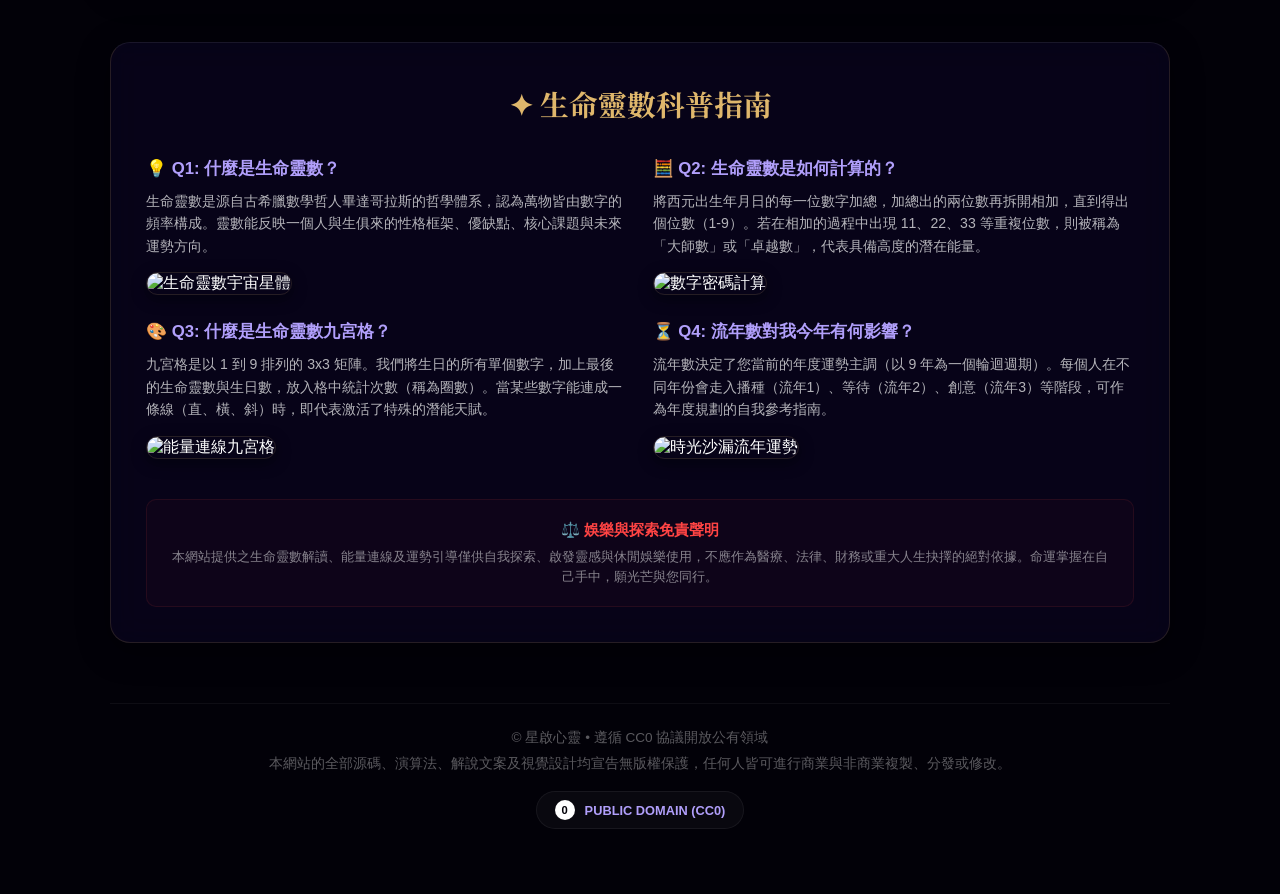
==== commit 38baa181: "Merge and integrate all matchmaking logic (zodiac and numerology) into root layout, fix layout synta" ====
--- a/index.html
+++ b/index.html
@@ -20,13 +20,12 @@
 
   <!-- 主要應用程式容器 -->
   <div class="app-container">
-    
-    <!-- 頂部導覽列 -->
     <nav class="site-nav">
       <div class="nav-brand">星啟心靈 • Celestial Soul</div>
       <div class="nav-links">
-        <a href="index.html" class="nav-link active">☯️ 生命靈數</a>
-        <a href="zodiac-matchmaker/index.html" class="nav-link">💖 星座速配</a>
+        <a href="#personal" class="nav-link active" id="nav-btn-personal">☯️ 個人生命密碼</a>
+        <a href="#numerology-match" class="nav-link" id="nav-btn-numerology-match">👥 雙人密碼速配</a>
+        <a href="#zodiac-match" class="nav-link" id="nav-btn-zodiac-match">💖 雙人星座速配</a>
       </div>
     </nav>
     
@@ -38,160 +37,582 @@
           <polygon points="32,6 36,26 56,26 40,36 46,56 32,44 18,56 24,36 8,26 28,26" fill="#ffd700" filter="drop-shadow(0 0 8px rgba(255, 215, 0, 0.7))" />
         </svg>
       </div>
-      <h1>星啟心靈 • 生命靈數</h1>
-      <p>解鎖生日中潛藏的靈性藍圖與命運密碼</p>
+      <h1 id="app-title-header">星啟心靈 • 生命密碼</h1>
+      <p id="app-desc-header">解鎖生日中潛藏的靈性藍圖與命運密碼</p>
     </header>
 
-    <!-- 輸入表單與主面板 -->
-    <main class="glass-panel">
-      <div class="grid-2col">
+    <!-- ==================== 1. 個人生命密碼標籤頁 ==================== -->
+    <div id="tab-content-personal" class="app-tab-section active">
+      <!-- 輸入表單與主面板 -->
+      <main class="glass-panel">
+        <div class="grid-2col">
+          
+          <!-- 左側：旋轉黃道十二宮圖騰 -->
+          <div class="zodiac-wheel-wrapper">
+            <div class="zodiac-wheel">
+              <!-- 繪製一個抽象的占星裝飾 -->
+              <svg width="240" height="240" viewBox="0 0 240 240" style="opacity: 0.35;">
+                <circle cx="120" cy="120" r="115" stroke="#dfb76c" stroke-width="1" fill="none"/>
+                <circle cx="120" cy="120" r="95" stroke="#dfb76c" stroke-width="1" stroke-dasharray="6 3" fill="none"/>
+                <line x1="120" y1="5" x2="120" y2="235" stroke="#dfb76c" stroke-width="0.5"/>
+                <line x1="5" y1="120" x2="235" y2="120" stroke="#dfb76c" stroke-width="0.5"/>
+                <line x1="39" y1="39" x2="201" y2="201" stroke="#dfb76c" stroke-width="0.5"/>
+                <line x1="201" y1="39" x2="39" y2="201" stroke="#dfb76c" stroke-width="0.5"/>
+              </svg>
+            </div>
+            <div class="zodiac-decor-center">✵</div>
+          </div>
+
+          <!-- 右側：輸入出生年月日 -->
+          <div>
+            <h2 class="form-title">讀取生命密碼</h2>
+            <div class="input-group">
+              <label for="birth-date">請選擇您的出生日期 (西元)</label>
+              <input type="date" id="birth-date" min="1900-01-01">
+            </div>
+            <button id="btn-calculate" class="btn-primary">開始解析命盤</button>
+          </div>
+
+        </div>
+      </main>
+
+      <!-- 初始說明畫面 -->
+      <section id="initial-view" class="glass-panel text-center">
+        <p style="color: var(--color-light-purple); font-size: 1rem; line-height: 1.8;">
+          生命靈數（Life Path Number）是由古希臘數學家畢達哥拉斯所創立的數字哲學。<br>
+          透過對您出生年月日數字的頻率加總，能探索您本世的靈魂本質、天賦能力、性格陰影，以及當前流年運勢。<br>
+          <strong>請在上方選擇生日，開啟您的專屬靈數報告。</strong>
+        </p>
+      </section>
+
+      <!-- 計算結果看板 (初始隱藏) -->
+      <section id="dashboard" class="glass-panel hidden animate-fade-in">
         
-        <!-- 左側：旋轉黃道十二宮圖騰 -->
-        <div class="zodiac-wheel-wrapper">
-          <div class="zodiac-wheel">
-            <!-- 繪製一個抽象的占星裝飾 -->
-            <svg width="240" height="240" viewBox="0 0 240 240" style="opacity: 0.35;">
-              <circle cx="120" cy="120" r="115" stroke="#dfb76c" stroke-width="1" fill="none"/>
-              <circle cx="120" cy="120" r="95" stroke="#dfb76c" stroke-width="1" stroke-dasharray="6 3" fill="none"/>
-              <line x1="120" y1="5" x2="120" y2="235" stroke="#dfb76c" stroke-width="0.5"/>
-              <line x1="5" y1="120" x2="235" y2="120" stroke="#dfb76c" stroke-width="0.5"/>
-              <line x1="39" y1="39" x2="201" y2="201" stroke="#dfb76c" stroke-width="0.5"/>
-              <line x1="201" y1="39" x2="39" y2="201" stroke="#dfb76c" stroke-width="0.5"/>
+        <!-- 頂部基本資訊 -->
+        <div class="res-header-layout">
+          <div id="res-number" class="number-glow-circle"></div>
+          <div class="res-basic-info">
+            <p class="res-meta">BIRTH CHART REPORT • <span id="res-birth-date"></span></p>
+            <h2 id="res-archetype">領袖</h2>
+            <h3 id="res-title">開創數 1</h3>
+            <p id="res-process" class="res-meta">計算過程：1 + 9 + 9 + 0 + 1 + 2 + 1 + 5 = 28 -> 10 -> 1</p>
+            <p id="res-summary">生命靈數 1 的人是天生的領袖，具備強大的開創力與獨立自主能力。</p>
+          </div>
+        </div>
+
+        <!-- 大師卓越數區 (當有11, 22, 33時動態插入) -->
+        <div id="res-master-container" class="hidden"></div>
+
+        <!-- 中間：九宮格與能量連線展示 -->
+        <div class="grid-section-layout">
+          
+          <!-- 左側：3x3 實體九宮格 (帶 SVG 連線) -->
+          <div class="grid-outer-container">
+            <div class="magic-nine-grid">
+              <div class="grid-cell" data-num="1"><span class="num-label">1</span></div>
+              <div class="grid-cell" data-num="2"><span class="num-label">2</span></div>
+              <div class="grid-cell" data-num="3"><span class="num-label">3</span></div>
+              <div class="grid-cell" data-num="4"><span class="num-label">4</span></div>
+              <div class="grid-cell" data-num="5"><span class="num-label">5</span></div>
+              <div class="grid-cell" data-num="6"><span class="num-label">6</span></div>
+              <div class="grid-cell" data-num="7"><span class="num-label">7</span></div>
+              <div class="grid-cell" data-num="8"><span class="num-label">8</span></div>
+              <div class="grid-cell" data-num="9"><span class="num-label">9</span></div>
+            </div>
+            
+            <!-- 連線 SVG (覆蓋在九宮格之上) -->
+            <svg class="grid-svg-overlay" viewBox="0 0 270 270" width="270" height="270">
+              <!-- 橫線 -->
+              <path id="line-1-2-3" class="svg-connection-line" d="M 40,40 L 230,40" />
+              <path id="line-4-5-6" class="svg-connection-line" d="M 40,135 L 230,135" />
+              <path id="line-7-8-9" class="svg-connection-line" d="M 40,230 L 230,230" />
+              <!-- 直線 -->
+              <path id="line-1-4-7" class="svg-connection-line" d="M 40,40 L 40,230" />
+              <path id="line-2-5-8" class="svg-connection-line" d="M 135,40 L 135,230" />
+              <path id="line-3-6-9" class="svg-connection-line" d="M 230,40 L 230,230" />
+              <!-- 斜線 -->
+              <path id="line-1-5-9" class="svg-connection-line" d="M 40,40 L 230,230" />
+              <path id="line-3-5-7" class="svg-connection-line" d="M 230,40 L 40,230" />
             </svg>
           </div>
-          <div class="zodiac-decor-center">✵</div>
-        </div>
-
-        <!-- 右側：輸入出生年月日 -->
-        <div>
-          <h2 class="form-title">讀取生命密碼</h2>
-          <div class="input-group">
-            <label for="birth-date">請選擇您的出生日期 (西元)</label>
-            <input type="date" id="birth-date" min="1900-01-01">
-          </div>
-          <button id="btn-calculate" class="btn-primary">開始解析命盤</button>
-        </div>
-
-      </div>
-    </main>
-
-    <!-- 初始說明畫面 -->
-    <section id="initial-view" class="glass-panel text-center">
-      <p style="color: var(--color-light-purple); font-size: 1rem; line-height: 1.8;">
-        生命靈數（Life Path Number）是由古希臘數學家畢達哥拉斯所創立的數字哲學。<br>
-        透過對您出生年月日數字的頻率加總，能探索您本世的靈魂本質、天賦能力、性格陰影，以及當前流年運勢。<br>
-        <strong>請在上方選擇生日，開啟您的專屬靈數報告。</strong>
-      </p>
-    </section>
-
-    <!-- 計算結果看板 (初始隱藏) -->
-    <section id="dashboard" class="glass-panel hidden animate-fade-in">
-      
-      <!-- 頂部基本資訊 -->
-      <div class="res-header-layout">
-        <div id="res-number" class="number-glow-circle"></div>
-        <div class="res-basic-info">
-          <p class="res-meta">BIRTH CHART REPORT • <span id="res-birth-date"></span></p>
-          <h2 id="res-archetype">領袖</h2>
-          <h3 id="res-title">開創數 1</h3>
-          <p id="res-process" class="res-meta">計算過程：1 + 9 + 9 + 0 + 1 + 2 + 1 + 5 = 28 -> 10 -> 1</p>
-          <p id="res-summary">生命靈數 1 的人是天生的領袖，具備強大的開創力與獨立自主能力。</p>
-        </div>
-      </div>
-
-      <!-- 大師卓越數區 (當有11, 22, 33時動態插入) -->
-      <div id="res-master-container" class="hidden"></div>
-
-      <!-- 中間：九宮格與能量連線展示 -->
-      <div class="grid-section-layout">
-        
-        <!-- 左側：3x3 實體九宮格 (帶 SVG 連線) -->
-        <div class="grid-outer-container">
-          <div class="magic-nine-grid">
-            <div class="grid-cell" data-num="1"><span class="num-label">1</span></div>
-            <div class="grid-cell" data-num="2"><span class="num-label">2</span></div>
-            <div class="grid-cell" data-num="3"><span class="num-label">3</span></div>
-            <div class="grid-cell" data-num="4"><span class="num-label">4</span></div>
-            <div class="grid-cell" data-num="5"><span class="num-label">5</span></div>
-            <div class="grid-cell" data-num="6"><span class="num-label">6</span></div>
-            <div class="grid-cell" data-num="7"><span class="num-label">7</span></div>
-            <div class="grid-cell" data-num="8"><span class="num-label">8</span></div>
-            <div class="grid-cell" data-num="9"><span class="num-label">9</span></div>
-          </div>
+
+          <!-- 右側：連線特質詳細分析 -->
+          <div id="res-connections-list" class="connections-info-area">
+            <!-- 動態填入 -->
+          </div>
+
+        </div>
+
+        <!-- 新增：單個九宮格數字圈數詳細解析面板 -->
+        <div id="cell-interpretation-area" class="cell-interpretation-box hidden animate-fade-in">
+          <h4>👉 點擊上方九宮格中 1~9 的數字，可解密該數字的「圈數能量」：</h4>
+          <div id="cell-detail-content" class="cell-detail-placeholder">
+            （點擊上方九宮格中的任意數字格，即可查看您在該數字上的能量強弱與課題分析）
+          </div>
+        </div>
+
+        <!-- 下方：詳細解密 Tab 系統 -->
+        <div class="tabs-container">
           
-          <!-- 連線 SVG (覆蓋在九宮格之上) -->
-          <svg class="grid-svg-overlay" viewBox="0 0 270 270" width="270" height="270">
-            <!-- 橫線 -->
-            <path id="line-1-2-3" class="svg-connection-line" d="M 40,40 L 230,40" />
-            <path id="line-4-5-6" class="svg-connection-line" d="M 40,135 L 230,135" />
-            <path id="line-7-8-9" class="svg-connection-line" d="M 40,230 L 230,230" />
-            <!-- 直線 -->
-            <path id="line-1-4-7" class="svg-connection-line" d="M 40,40 L 40,230" />
-            <path id="line-2-5-8" class="svg-connection-line" d="M 135,40 L 135,230" />
-            <path id="line-3-6-9" class="svg-connection-line" d="M 230,40 L 230,230" />
-            <!-- 斜線 -->
-            <path id="line-1-5-9" class="svg-connection-line" d="M 40,40 L 230,230" />
-            <path id="line-3-5-7" class="svg-connection-line" d="M 230,40 L 40,230" />
-          </svg>
-        </div>
-
-        <!-- 右側：連線特質詳細分析 -->
-        <div id="res-connections-list" class="connections-info-area">
-          <!-- 動態填入 -->
-        </div>
-
-      </div>
-
-      <!-- 新增：單個九宮格數字圈數詳細解析面板 -->
-      <div id="cell-interpretation-area" class="cell-interpretation-box hidden animate-fade-in">
-        <h4>👉 點擊上方九宮格中 1~9 的數字，可解密該數字的「圈數能量」：</h4>
-        <div id="cell-detail-content" class="cell-detail-placeholder">
-          （點擊上方九宮格中的任意數字格，即可查看您在該數字上的能量強弱與課題分析）
-        </div>
-      </div>
-
-      <!-- 下方：詳細解密 Tab 系統 -->
-      <div class="tabs-container">
-        
-        <!-- Tab 按鈕列 -->
-        <div class="tabs-control-bar">
-          <button class="tab-btn active" data-target="tab-personality">🎭 性格解碼</button>
-          <button class="tab-btn" data-target="tab-career">💼 天賦職涯</button>
-          <button class="tab-btn" data-target="tab-love">💖 愛情人際</button>
-          <button class="tab-btn" data-target="tab-fortune">🔮 流年運勢</button>
-        </div>
-
-        <!-- Tab 內容面板 -->
-        <div class="tabs-content-area">
-          <div id="tab-personality" class="tab-pane active"></div>
-          <div id="tab-career" class="tab-pane"></div>
-          <div id="tab-love" class="tab-pane"></div>
-          <div id="tab-fortune" class="tab-pane"></div>
-        </div>
-
-      </div>
-
-      <!-- 分享與匯出按鈕 -->
-      <div class="actions-container">
-        <button id="btn-copy" class="btn-secondary">
-          <svg width="18" height="18" viewBox="0 0 24 24" fill="none" stroke="currentColor" stroke-width="2">
-            <rect x="9" y="9" width="13" height="13" rx="2" ry="2"></rect>
-            <path d="M5 15H4a2 2 0 0 1-2-2V4a2 2 0 0 1 2-2h9a2 2 0 0 1 2 2v1"></path>
-          </svg>
-          複製文字報告
-        </button>
-        <button id="btn-export" class="btn-secondary glow-gold">
-          <svg width="18" height="18" viewBox="0 0 24 24" fill="none" stroke="currentColor" stroke-width="2">
-            <path d="M21 15v4a2 2 0 0 1-2 2H5a2 2 0 0 1-2-2v-4"></path>
-            <polyline points="7 10 12 15 17 10"></polyline>
-            <line x1="12" y1="15" x2="12" y2="3"></line>
-          </svg>
-          下載精美分析圖卡
-        </button>
-      </div>
-
-    </section>
-
+          <!-- Tab 按鈕列 -->
+          <div class="tabs-control-bar">
+            <button class="tab-btn active" data-target="tab-personality">🎭 性格解碼</button>
+            <button class="tab-btn" data-target="tab-career">💼 天賦職涯</button>
+            <button class="tab-btn" data-target="tab-love">💖 愛情人際</button>
+            <button class="tab-btn" data-target="tab-fortune">🔮 流年運勢</button>
+          </div>
+
+          <!-- Tab 內容面板 -->
+          <div class="tabs-content-area">
+            <div id="tab-personality" class="tab-pane active"></div>
+            <div id="tab-career" class="tab-pane"></div>
+            <div id="tab-love" class="tab-pane"></div>
+            <div id="tab-fortune" class="tab-pane"></div>
+          </div>
+
+        </div>
+
+        <!-- 分享與匯出按鈕 -->
+        <div class="actions-container">
+          <button id="btn-copy" class="btn-secondary">
+            <svg width="18" height="18" viewBox="0 0 24 24" fill="none" stroke="currentColor" stroke-width="2">
+              <rect x="9" y="9" width="13" height="13" rx="2" ry="2"></rect>
+              <path d="M5 15H4a2 2 0 0 1-2-2V4a2 2 0 0 1 2-2h9a2 2 0 0 1 2 2v1"></path>
+            </svg>
+            複製文字報告
+          </button>
+          <button id="btn-export" class="btn-secondary glow-gold">
+            <svg width="18" height="18" viewBox="0 0 24 24" fill="none" stroke="currentColor" stroke-width="2">
+              <path d="M21 15v4a2 2 0 0 1-2 2H5a2 2 0 0 1-2-2v-4"></path>
+              <polyline points="7 10 12 15 17 10"></polyline>
+              <line x1="12" y1="15" x2="12" y2="3"></line>
+            </svg>
+            下載精美分析圖卡
+          </button>
+        </div>
+
+      </section>
+
+      <!-- 生命靈數科普指南 -->
+      <section class="glass-panel guide-section">
+        <h2>✦ 生命靈數科普指南</h2>
+        <div class="faq-grid">
+          
+          <div class="faq-item">
+            <h4>💡 Q1: 什麼是生命靈數？</h4>
+            <p>生命靈數是源自古希臘數學哲人畢達哥拉斯的哲學體系，認為萬物皆由數字的頻率構成。靈數能反映一個人與生俱來的性格框架、優缺點、核心課題與未來運勢方向。</p>
+            <img src="celestial_numerology.png" alt="生命靈數宇宙星體" class="faq-image">
+          </div>
+
+          <div class="faq-item">
+            <h4>🧮 Q2: 生命靈數是如何計算的？</h4>
+            <p>將西元出生年月日的每一位數字加總，加總出的兩位數再拆開相加，直到得出個位數（1-9）。若在相加的過程中出現 11、22、33 等重複位數，則被稱為「大師數」或「卓越數」，代表具備高度的潛在能量。</p>
+            <img src="glowing_numbers_math.png" alt="數字密碼計算" class="faq-image">
+          </div>
+
+          <div class="faq-item">
+            <h4>🎨 Q3: 什麼是生命靈數九宮格？</h4>
+            <p>九宮格是以 1 到 9 排列的 3x3 矩陣。我們將生日的所有單個數字，加上最後的生命靈數與生日數，放入格中統計次數（稱為圈數）。當某些數字能連成一條線（直、橫、斜）時，即代表激活了特殊的潛能天賦。</p>
+            <img src="magic_grid.png" alt="能量連線九宮格" class="faq-image">
+          </div>
+
+          <div class="faq-item">
+            <h4>⏳ Q4: 流年數對我今年有何影響？</h4>
+            <p>流年數決定了您當前的年度運勢主調（以 9 年為一個輪迴週期）。每個人在不同年份會走入播種（流年1）、等待（流年2）、創意（流年3）等階段，可作為年度規劃的自我參考指南。</p>
+            <img src="cosmic_hourglass.png" alt="時光沙漏流年運勢" class="faq-image">
+          </div>
+
+        </div>
+
+        <!-- 免責聲明 -->
+        <div class="disclaimer-box">
+          <h5>⚖️ 娛樂與探索免責聲明</h5>
+          <p>本網站提供之生命靈數解讀、能量連線及運勢引導僅供自我探索、啟發靈感與休閒娛樂使用，不應作為醫療、法律、財務或重大人生抉擇的絕對依據。命運掌握在自己手中，願光芒與您同行。</p>
+        </div>
+      </section>
+    </div>
+
+    <!-- ==================== 2. 雙人密碼速配標籤頁 ==================== -->
+    <div id="tab-content-numerology-match" class="app-tab-section">
+      <main class="glass-panel">
+        <h2 class="form-title">雙人生命密碼速配</h2>
+        <div class="numerology-selection-area">
+          <div class="selection-column">
+            <div class="num-match-input-box">
+              <label for="num-match-date-a" style="display: block; font-size: 0.95rem; color: var(--color-light-purple); margin-bottom: 8px;">您的出生日期 (Person A)</label>
+              <input type="date" id="num-match-date-a" min="1900-01-01">
+            </div>
+          </div>
+          <div class="selection-column">
+            <div class="num-match-input-box">
+              <label for="num-match-date-b" style="display: block; font-size: 0.95rem; color: var(--color-light-purple); margin-bottom: 8px;">對方的出生日期 (Person B)</label>
+              <input type="date" id="num-match-date-b" min="1900-01-01">
+            </div>
+          </div>
+        </div>
+        <div class="match-button-wrapper">
+          <button id="btn-num-match" class="btn-celestial">開啟靈魂契合解析</button>
+        </div>
+      </main>
+
+      <!-- 雙人密碼速配結果看板 -->
+      <section id="num-results-dashboard" class="glass-panel results-dashboard hidden animate-fade-in">
+        <div class="results-header">
+          <!-- 雙人姓名/生日與關係密碼 -->
+          <div class="num-profile-container">
+            <div class="num-profile-card">
+              <h4>你 (Person A)</h4>
+              <div class="num-profile-circle" id="num-circle-a">-</div>
+              <p class="num-profile-meta" id="num-meta-a">生日數: -</p>
+            </div>
+            <div class="match-vs-heart">💖</div>
+            <div class="num-profile-card">
+              <h4>另一半 (Person B)</h4>
+              <div class="num-profile-circle" id="num-circle-b">-</div>
+              <p class="num-profile-meta" id="num-meta-b">生日數: -</p>
+            </div>
+          </div>
+
+          <!-- 契合度得分 -->
+          <div class="score-circular-wrapper">
+            <div class="circle-score-box">
+              <span class="score-num" id="num-compatibility-score">90</span>
+              <span class="score-lbl">契合度</span>
+            </div>
+            <div class="num-relation-badge" id="num-relation-badge">關係密碼: 1</div>
+          </div>
+        </div>
+
+        <!-- 評分條 -->
+        <div class="compatibility-ratings-box">
+          <div class="rating-row">
+            <div class="rating-header">
+              <span class="rating-label">💬 溝通與靈魂共鳴</span>
+              <span class="rating-value" id="num-rate-comm-val">90%</span>
+            </div>
+            <div class="rating-bar-bg">
+              <div class="rating-bar-fill" id="num-rate-comm-bar" style="width: 0%;"></div>
+            </div>
+          </div>
+
+          <div class="rating-row">
+            <div class="rating-header">
+              <span class="rating-label">☯️ 能量吸引與互補</span>
+              <span class="rating-value" id="num-rate-passion-val">95%</span>
+            </div>
+            <div class="rating-bar-bg">
+              <div class="rating-bar-fill" id="num-rate-passion-bar" style="width: 0%;"></div>
+            </div>
+          </div>
+
+          <div class="rating-row">
+            <div class="rating-header">
+              <span class="rating-label">🛡️ 關係長期穩定度</span>
+              <span class="rating-value" id="num-rate-stable-val">85%</span>
+            </div>
+            <div class="rating-bar-bg">
+              <div class="rating-bar-fill" id="num-rate-stable-bar" style="width: 0%;"></div>
+            </div>
+          </div>
+        </div>
+
+        <!-- 情緒評語卡 -->
+        <div class="emotional-verdict-card">
+          <h4 id="num-verdict-title">天作之合，靈魂共鳴</h4>
+          <p id="num-verdict-desc">-</p>
+          
+          <div class="verdict-friction-box" id="num-verdict-friction-box">
+            <h5>💥 潛在衝突與關係考驗：</h5>
+            <p id="num-verdict-friction-desc">-</p>
+          </div>
+        </div>
+
+        <!-- 深度合盤模式切換 Tab -->
+        <div class="modes-tab-bar">
+          <button class="tab-link active" data-target="num-panel-relationship">💑 雙人密碼合盤</button>
+          <button class="tab-link" data-target="num-panel-comparison">☯️ 雙方天賦對比</button>
+          <button class="tab-link" data-target="num-panel-lessons">💡 相處修行指引</button>
+        </div>
+
+        <!-- Tab 面板內容 -->
+        <div class="tab-content-area">
+          <!-- 雙人密碼合盤 -->
+          <div id="num-panel-relationship" class="tab-panel active">
+            <div class="mode-layout">
+              <div class="mode-content">
+                <h3 id="num-relation-title">關係密碼 X：關係類型</h3>
+                <p id="num-relation-desc" class="mode-para">-</p>
+                <div class="mode-highlight-box">
+                  <h5>✨ 契合的相處基調：</h5>
+                  <p id="num-relation-harmony">-</p>
+                </div>
+              </div>
+            </div>
+          </div>
+
+          <!-- 雙方天賦對比 -->
+          <div id="num-panel-comparison" class="tab-panel">
+            <div class="side-by-side-comparison">
+              <div class="comparison-box">
+                <h5 id="num-compare-title-a">Person A (你)</h5>
+                <div class="comparison-item"><strong>生命靈數：</strong><span id="num-compare-num-a">-</span></div>
+                <div class="comparison-item"><strong>天賦強項：</strong><span id="num-compare-strength-a">-</span></div>
+                <div class="comparison-item"><strong>性格盲點：</strong><span id="num-compare-weakness-a">-</span></div>
+              </div>
+              <div class="comparison-box">
+                <h5 id="num-compare-title-b">Person B (另一半)</h5>
+                <div class="comparison-item"><strong>生命靈數：</strong><span id="num-compare-num-b">-</span></div>
+                <div class="comparison-item"><strong>天賦強項：</strong><span id="num-compare-strength-b">-</span></div>
+                <div class="comparison-item"><strong>性格盲點：</strong><span id="num-compare-weakness-b">-</span></div>
+              </div>
+            </div>
+          </div>
+
+          <!-- 相處修行指引 -->
+          <div id="num-panel-lessons" class="tab-panel">
+            <div class="mode-layout">
+              <div class="mode-content">
+                <h3>伴侶靈魂課題與修行</h3>
+                <p id="num-lessons-desc" class="mode-para">-</p>
+                <div class="mode-warning-box">
+                  <h5>⚠️ 注意相處地雷：</h5>
+                  <p id="num-lessons-warning">-</p>
+                </div>
+              </div>
+            </div>
+          </div>
+        </div>
+      </section>
+    </div>
+
+    <!-- ==================== 3. 雙人星座速配標籤頁 ==================== -->
+    <div id="tab-content-zodiac-match" class="app-tab-section">
+      <main class="glass-panel">
+        <div class="zodiac-selection-area">
+          <!-- 左側：第一方星座 -->
+          <div class="selection-column">
+            <h2 class="column-title">🔮 你的星座 (Person A)</h2>
+            <div class="gender-selector" id="gender-person-a">
+              <button class="gender-btn active" data-gender="male">♂️ 男</button>
+              <button class="gender-btn" data-gender="female">♀️ 女</button>
+            </div>
+            <div class="zodiac-grid" id="grid-person-a">
+              <!-- 由 JS 動態生成星座卡片 -->
+            </div>
+          </div>
+
+          <!-- 右側：第二方星座 -->
+          <div class="selection-column">
+            <h2 class="column-title">💖 另一半的星座 (Person B)</h2>
+            <div class="gender-selector" id="gender-person-b">
+              <button class="gender-btn" data-gender="male">♂️ 男</button>
+              <button class="gender-btn active" data-gender="female">♀️ 女</button>
+            </div>
+            <div class="zodiac-grid" id="grid-person-b">
+              <!-- 由 JS 動態生成星座卡片 -->
+            </div>
+          </div>
+        </div>
+
+        <!-- 分析按鈕 -->
+        <div class="match-button-wrapper">
+          <button id="btn-zodiac-match" class="btn-celestial">開啟靈魂速配分析</button>
+        </div>
+      </main>
+
+      <!-- 速配分析結果儀表板 -->
+      <section id="zodiac-results-dashboard" class="glass-panel results-dashboard hidden animate-fade-in">
+        <div class="results-header">
+          <div class="match-profile-container">
+            <div class="profile-sign" id="profile-a">
+              <span class="profile-symbol" id="symbol-a">♈</span>
+              <span class="profile-name" id="name-a">牡羊座</span>
+            </div>
+            <div class="match-vs-heart">💖</div>
+            <div class="profile-sign" id="profile-b">
+              <span class="profile-symbol" id="symbol-b">♌</span>
+              <span class="profile-name" id="name-b">獅子座</span>
+            </div>
+          </div>
+
+          <div class="score-circular-wrapper">
+            <div class="circle-score-box">
+              <span class="score-num" id="compatibility-score">92</span>
+              <span class="score-lbl">速配指數</span>
+            </div>
+          </div>
+        </div>
+
+        <div class="compatibility-ratings-box">
+          <div class="rating-row">
+            <div class="rating-header">
+              <span class="rating-label">💬 溝通契合度</span>
+              <span class="rating-value" id="rate-comm-val">90%</span>
+            </div>
+            <div class="rating-bar-bg">
+              <div class="rating-bar-fill" id="rate-comm-bar" style="width: 0%;"></div>
+            </div>
+          </div>
+
+          <div class="rating-row">
+            <div class="rating-header">
+              <span class="rating-label">🔥 情感熱烈度</span>
+              <span class="rating-value" id="rate-passion-val">95%</span>
+            </div>
+            <div class="rating-bar-bg">
+              <div class="rating-bar-fill" id="rate-passion-bar" style="width: 0%;"></div>
+            </div>
+          </div>
+
+          <div class="rating-row">
+            <div class="rating-header">
+              <span class="rating-label">🛡️ 關係穩定度</span>
+              <span class="rating-value" id="rate-stable-val">85%</span>
+            </div>
+            <div class="rating-bar-bg">
+              <div class="rating-bar-fill" id="rate-stable-bar" style="width: 0%;"></div>
+            </div>
+          </div>
+        </div>
+
+        <div class="emotional-verdict-card">
+          <h4 id="verdict-title">天作之合，靈魂共鳴</h4>
+          <p id="verdict-desc">-</p>
+          <div class="verdict-friction-box" id="verdict-friction-box">
+            <h5>💥 潛在衝突與關係考驗：</h5>
+            <p id="verdict-friction-desc">-</p>
+          </div>
+        </div>
+
+        <div class="modes-tab-bar">
+          <button class="tab-link active" data-target="panel-personality">🔮 星座性格解析</button>
+          <button class="tab-link" data-target="panel-interaction">🎭 情人互動模式</button>
+          <button class="tab-link" data-target="panel-complementary">☯️ 能量互補模式</button>
+          <button class="tab-link" data-target="panel-values">💎 價值觀共鳴模式</button>
+        </div>
+
+        <div class="tab-content-area">
+          <div id="panel-personality" class="tab-panel active">
+            <div class="personality-layout">
+              <div class="personality-card" id="personality-card-a">
+                <div class="zodiac-profile-header">
+                  <span class="zodiac-profile-symbol" id="personality-symbol-a">♈</span>
+                  <div class="zodiac-profile-title">
+                    <h3 id="personality-name-a">白羊座</h3>
+                    <span class="zodiac-tag" id="personality-tag-a">-</span>
+                  </div>
+                </div>
+                <p class="zodiac-profile-label" id="personality-label-a">-</p>
+                <p class="zodiac-profile-desc" id="personality-desc-a">-</p>
+                <div class="traits-container">
+                  <div class="trait-box strength">
+                    <h5>🌟 優勢特質</h5>
+                    <div class="trait-tags" id="personality-strengths-a"></div>
+                  </div>
+                  <div class="trait-box weakness">
+                    <h5>⚠️ 劣勢盲點</h5>
+                    <div class="trait-tags" id="personality-weaknesses-a"></div>
+                  </div>
+                </div>
+                <div class="love-style-box">
+                  <h5>💖 戀愛風格與態度</h5>
+                  <p id="personality-love-a">-</p>
+                </div>
+              </div>
+
+              <div class="personality-divider">
+                <span class="divider-line"></span>
+                <span class="divider-icon">✵</span>
+                <span class="divider-line"></span>
+              </div>
+
+              <div class="personality-card" id="personality-card-b">
+                <div class="zodiac-profile-header">
+                  <span class="zodiac-profile-symbol" id="personality-symbol-b">♌</span>
+                  <div class="zodiac-profile-title">
+                    <h3 id="personality-name-b">獅子座</h3>
+                    <span class="zodiac-tag" id="personality-tag-b">-</span>
+                  </div>
+                </div>
+                <p class="zodiac-profile-label" id="personality-label-b">-</p>
+                <p class="zodiac-profile-desc" id="personality-desc-b">-</p>
+                <div class="traits-container">
+                  <div class="trait-box strength">
+                    <h5>🌟 優勢特質</h5>
+                    <div class="trait-tags" id="personality-strengths-b"></div>
+                  </div>
+                  <div class="trait-box weakness">
+                    <h5>⚠️ 劣勢盲點</h5>
+                    <div class="trait-tags" id="personality-weaknesses-b"></div>
+                  </div>
+                </div>
+                <div class="love-style-box">
+                  <h5>💖 戀愛風格與態度</h5>
+                  <p id="personality-love-b">-</p>
+                </div>
+              </div>
+            </div>
+          </div>
+
+          <div id="panel-interaction" class="tab-panel">
+            <div class="mode-layout">
+              <div class="mode-content">
+                <h3>日常相處火花與溝通密碼</h3>
+                <p id="interaction-text" class="mode-para">-</p>
+                <div class="mode-highlight-box">
+                  <h5>✨ 最甜蜜的約會指南：</h5>
+                  <p id="interaction-dating">-</p>
+                </div>
+                <div class="mode-warning-box">
+                  <h5>⚠️ 相處暗礁與溝通地雷：</h5>
+                  <p id="interaction-warning">-</p>
+                </div>
+                <div class="interactive-challenge-card">
+                  <h4>🔮 今日默契升溫挑戰 (Lover Challenge)</h4>
+                  <p class="challenge-text" id="challenge-content">-</p>
+                  <button class="btn-challenge" id="btn-next-challenge">換個挑戰 ✦</button>
+                </div>
+              </div>
+            </div>
+          </div>
+
+          <div id="panel-complementary" class="tab-panel">
+            <div class="mode-layout">
+              <div class="mode-content">
+                <h3>靈魂拼圖與互補成長</h3>
+                <p id="complementary-text" class="mode-para">-</p>
+                <div class="mode-highlight-box">
+                  <h5>🌱 伴侶修行課題：</h5>
+                  <p id="complementary-lesson">-</p>
+                </div>
+                <div class="mode-warning-box">
+                  <h5>🔍 性格不合關鍵剖析：</h5>
+                  <p id="complementary-warning">-</p>
+                </div>
+              </div>
+            </div>
+          </div>
+
+          <div id="panel-values" class="tab-panel">
+            <div class="mode-layout">
+              <div class="mode-content">
+                <h3>未來共鳴與核心價值</h3>
+                <p id="values-text" class="mode-para">-</p>
+                <div class="mode-highlight-box">
+                  <h5>💍 長久維繫指引：</h5>
+                  <p id="values-guideline">-</p>
+                </div>
+                <div class="mode-warning-box">
+                  <h5>⚡ 價值觀分歧與對立：</h5>
+                  <p id="values-warning">-</p>
+                </div>
+              </div>
+            </div>
+          </div>
+        </div>
+      </section>
+    </div>
+    
     <!-- 生命靈數科普指南 -->
     <section class="glass-panel guide-section">
       <h2>✦ 生命靈數科普指南</h2>
--- a/index.css
+++ b/index.css
@@ -1145,3 +1145,893 @@
     justify-content: center;
   }
 }
+
+/* ==========================================================================
+   星座速配 & 雙人密碼速配 合併樣式
+   ========================================================================== */
+
+/* 標籤切換大容器 */
+.app-tab-section {
+  display: none;
+  animation: fadeIn 0.6s ease forwards;
+}
+.app-tab-section.active {
+  display: block;
+}
+
+/* 星座與密碼速配雙欄網格 */
+.zodiac-selection-area, .numerology-selection-area {
+  display: grid;
+  grid-template-columns: 1fr 1fr;
+  gap: 40px;
+  margin-bottom: 25px;
+}
+
+.selection-column {
+  display: flex;
+  flex-direction: column;
+}
+
+.column-title {
+  font-family: var(--font-serif);
+  font-size: 1.35rem;
+  color: var(--color-bright-gold);
+  margin-bottom: 15px;
+  text-align: center;
+  border-bottom: 1px solid rgba(223, 183, 108, 0.25);
+  padding-bottom: 8px;
+}
+
+.gender-selector {
+  display: flex;
+  justify-content: center;
+  gap: 15px;
+  margin-bottom: 20px;
+}
+
+.gender-btn {
+  background: rgba(255, 255, 255, 0.04);
+  border: 1px solid rgba(255, 255, 255, 0.15);
+  border-radius: 20px;
+  padding: 6px 18px;
+  color: var(--color-light-purple);
+  font-size: 0.9rem;
+  cursor: pointer;
+  transition: all 0.3s ease;
+  font-family: var(--font-sans);
+  font-weight: 600;
+}
+
+.gender-btn:hover {
+  border-color: var(--color-gold);
+  color: #ffffff;
+  background: rgba(255, 255, 255, 0.08);
+}
+
+.gender-btn.active {
+  background: linear-gradient(135deg, rgba(223, 183, 108, 0.25) 0%, rgba(0, 255, 255, 0.15) 100%);
+  border-color: var(--color-cyan);
+  color: #ffffff;
+  box-shadow: 0 0 10px rgba(0, 255, 255, 0.3);
+}
+
+/* 星座12宮網格 */
+.zodiac-grid {
+  display: grid;
+  grid-template-columns: repeat(4, 1fr);
+  gap: 10px;
+}
+
+.zodiac-card {
+  background: rgba(255, 255, 255, 0.03);
+  border: 1px solid rgba(255, 255, 255, 0.05);
+  border-radius: 10px;
+  padding: 10px 5px;
+  text-align: center;
+  cursor: pointer;
+  transition: all 0.25s cubic-bezier(0.25, 0.8, 0.25, 1);
+  display: flex;
+  flex-direction: column;
+  align-items: center;
+  justify-content: center;
+}
+
+.zodiac-card:hover {
+  background: rgba(223, 183, 108, 0.1);
+  border-color: var(--color-gold);
+  transform: translateY(-2px);
+  box-shadow: 0 4px 12px rgba(223, 183, 108, 0.2);
+}
+
+.zodiac-card.active {
+  background: linear-gradient(135deg, rgba(223, 183, 108, 0.2) 0%, rgba(0, 255, 255, 0.15) 100%);
+  border-color: var(--color-cyan);
+  box-shadow: 0 0 15px rgba(0, 255, 255, 0.4), inset 0 0 8px rgba(0, 255, 255, 0.3);
+}
+
+.zodiac-symbol {
+  font-size: 1.8rem;
+  margin-bottom: 4px;
+}
+
+.zodiac-card.active .zodiac-symbol {
+  text-shadow: 0 0 8px var(--color-cyan);
+}
+
+.zodiac-name {
+  font-size: 0.85rem;
+  color: var(--color-light-purple);
+  font-weight: 600;
+}
+
+.zodiac-card.active .zodiac-name {
+  color: #ffffff;
+}
+
+/* 雙人密碼速配輸入框樣式 */
+.num-match-input-box {
+  background: rgba(15, 8, 46, 0.4);
+  border: 1px solid rgba(223, 183, 108, 0.15);
+  border-radius: 15px;
+  padding: 25px;
+  margin-top: 10px;
+  box-shadow: inset 0 2px 8px rgba(0, 0, 0, 0.3);
+}
+
+/* 速配分析按鈕 */
+.match-button-wrapper {
+  text-align: center;
+  margin-top: 30px;
+}
+
+.btn-celestial {
+  background: linear-gradient(135deg, var(--color-gold) 0%, var(--color-purple) 50%, var(--color-cyan) 100%);
+  border: none;
+  border-radius: 30px;
+  padding: 15px 45px;
+  font-family: var(--font-serif);
+  font-weight: 700;
+  font-size: 1.25rem;
+  color: #ffffff;
+  cursor: pointer;
+  letter-spacing: 2px;
+  transition: all 0.3s ease;
+  box-shadow: 0 5px 20px rgba(138, 43, 226, 0.4);
+  background-size: 200% auto;
+}
+
+.btn-celestial:hover {
+  background-position: right center;
+  transform: translateY(-2px);
+  box-shadow: 0 8px 30px rgba(0, 255, 255, 0.5), var(--gold-glow);
+}
+
+/* 載入動畫層 */
+.loader-overlay {
+  position: fixed;
+  top: 0;
+  left: 0;
+  width: 100vw;
+  height: 100vh;
+  background: rgba(2, 1, 8, 0.96);
+  z-index: 1000;
+  display: flex;
+  flex-direction: column;
+  justify-content: center;
+  align-items: center;
+}
+
+.cosmic-spinner {
+  width: 90px;
+  height: 90px;
+  border: 3px solid transparent;
+  border-top-color: var(--color-bright-gold);
+  border-bottom-color: var(--color-cyan);
+  border-radius: 50%;
+  animation: rotateClockwise 1.8s cubic-bezier(0.5, 0.1, 0.5, 0.9) infinite;
+  position: relative;
+  box-shadow: 0 0 15px rgba(0, 255, 255, 0.4);
+}
+
+.cosmic-spinner::after {
+  content: "";
+  position: absolute;
+  top: 15px;
+  left: 15px;
+  right: 15px;
+  bottom: 15px;
+  border: 3px solid transparent;
+  border-left-color: #ff69b4;
+  border-right-color: var(--color-purple);
+  border-radius: 50%;
+  animation: rotateClockwise 1s linear infinite reverse;
+}
+
+.loader-overlay p {
+  margin-top: 30px;
+  font-family: var(--font-serif);
+  font-size: 1.15rem;
+  letter-spacing: 2px;
+  color: var(--color-gold);
+  animation: pulse 1.6s ease-in-out infinite;
+}
+
+/* 速配分析看板區 */
+.results-dashboard {
+  margin-top: 40px;
+}
+
+.results-header {
+  display: flex;
+  align-items: center;
+  justify-content: space-between;
+  border-bottom: 1px solid rgba(223, 183, 108, 0.2);
+  padding-bottom: 25px;
+  margin-bottom: 30px;
+  gap: 30px;
+}
+
+.match-profile-container {
+  display: flex;
+  align-items: center;
+  gap: 25px;
+  flex: 1;
+}
+
+.profile-sign {
+  width: 85px;
+  height: 85px;
+  border-radius: 50%;
+  background: rgba(255, 255, 255, 0.04);
+  border: 2px solid var(--color-gold);
+  display: flex;
+  flex-direction: column;
+  justify-content: center;
+  align-items: center;
+  box-shadow: var(--gold-glow);
+}
+
+.profile-symbol {
+  font-size: 2.4rem;
+}
+
+.profile-name {
+  font-size: 0.85rem;
+  color: var(--color-bright-gold);
+  font-weight: bold;
+  margin-top: 2px;
+}
+
+.match-vs-heart {
+  font-size: 2.8rem;
+  color: #ff69b4;
+  animation: heartbeat 1.4s infinite;
+  text-shadow: 0 0 15px #ff69b4;
+}
+
+.score-circular-wrapper {
+  display: flex;
+  flex-direction: column;
+  align-items: center;
+  justify-content: center;
+  flex-shrink: 0;
+}
+
+.circle-score-box {
+  width: 120px;
+  height: 120px;
+  border-radius: 50%;
+  background: radial-gradient(circle, rgba(138, 43, 226, 0.25) 0%, rgba(15, 8, 46, 0.8) 75%);
+  border: 3px solid var(--color-cyan);
+  display: flex;
+  flex-direction: column;
+  justify-content: center;
+  align-items: center;
+  box-shadow: 0 0 15px rgba(0, 255, 255, 0.4), inset 0 0 15px rgba(0, 255, 255, 0.25);
+  animation: glowPulse 2s infinite alternate;
+}
+
+.score-num {
+  font-family: var(--font-serif);
+  font-size: 3rem;
+  font-weight: 900;
+  line-height: 1;
+}
+
+.score-lbl {
+  font-size: 0.75rem;
+  color: var(--color-gold);
+  letter-spacing: 1px;
+}
+
+/* 契合度評分條 */
+.compatibility-ratings-box {
+  background: rgba(255, 255, 255, 0.02);
+  border: 1px solid rgba(255, 255, 255, 0.05);
+  border-radius: 12px;
+  padding: 20px;
+  margin-bottom: 30px;
+}
+
+.rating-row {
+  margin-bottom: 15px;
+}
+.rating-row:last-child {
+  margin-bottom: 0;
+}
+
+.rating-header {
+  display: flex;
+  justify-content: space-between;
+  font-size: 0.9rem;
+  margin-bottom: 6px;
+  color: var(--color-light-purple);
+}
+
+.rating-label {
+  font-weight: 600;
+}
+
+.rating-value {
+  color: var(--color-cyan);
+  font-weight: 700;
+}
+
+.rating-bar-bg {
+  width: 100%;
+  height: 8px;
+  background: rgba(255, 255, 255, 0.08);
+  border-radius: 4px;
+  overflow: hidden;
+}
+
+.rating-bar-fill {
+  height: 100%;
+  background: linear-gradient(90deg, var(--color-purple) 0%, var(--color-cyan) 100%);
+  border-radius: 4px;
+  width: 0;
+  transition: width 1.2s cubic-bezier(0.1, 0.8, 0.25, 1);
+}
+
+/* 情緒總評語 */
+.emotional-verdict-card {
+  border-left: 4px solid var(--color-gold);
+  background: linear-gradient(90deg, rgba(223, 183, 108, 0.08) 0%, rgba(255, 255, 255, 0) 100%);
+  padding: 20px 25px;
+  border-radius: 0 15px 15px 0;
+  margin-bottom: 35px;
+}
+
+.emotional-verdict-card h4 {
+  font-family: var(--font-serif);
+  font-size: 1.25rem;
+  color: var(--color-bright-gold);
+  margin-bottom: 8px;
+}
+
+.emotional-verdict-card p {
+  font-size: 0.98rem;
+  line-height: 1.7;
+  color: rgba(255, 255, 255, 0.9);
+}
+
+.verdict-friction-box {
+  margin-top: 15px;
+  background: rgba(255, 68, 68, 0.03);
+  border: 1px dashed rgba(255, 68, 68, 0.25);
+  border-radius: 12px;
+  padding: 15px 20px;
+}
+
+.verdict-friction-box h5 {
+  color: #ff4444;
+  font-family: var(--font-serif);
+  font-size: 1.05rem;
+  margin-bottom: 6px;
+}
+
+.verdict-friction-box p {
+  font-size: 0.92rem;
+  line-height: 1.6;
+  color: rgba(255, 255, 255, 0.85);
+}
+
+/* 雙人星座性格卡片 */
+.personality-layout {
+  display: grid;
+  grid-template-columns: 1fr auto 1fr;
+  gap: 25px;
+  align-items: stretch;
+  margin-bottom: 25px;
+}
+
+.personality-card {
+  padding: 25px;
+  background: rgba(255, 255, 255, 0.02);
+  border: 1px solid rgba(255, 255, 255, 0.05);
+  border-radius: 16px;
+  display: flex;
+  flex-direction: column;
+  gap: 18px;
+  transition: all 0.3s cubic-bezier(0.25, 0.8, 0.25, 1);
+}
+
+.personality-card:hover {
+  background: rgba(255, 255, 255, 0.04);
+  border-color: rgba(223, 183, 108, 0.25);
+  transform: translateY(-2px);
+  box-shadow: var(--gold-glow);
+}
+
+.zodiac-profile-header {
+  display: flex;
+  align-items: center;
+  gap: 15px;
+}
+
+.zodiac-profile-symbol {
+  font-size: 2.6rem;
+  background: linear-gradient(135deg, var(--color-bright-gold), var(--color-gold));
+  -webkit-background-clip: text;
+  -webkit-text-fill-color: transparent;
+  filter: drop-shadow(0 0 8px rgba(223, 183, 108, 0.3));
+}
+
+.zodiac-profile-title h3 {
+  font-family: var(--font-serif);
+  font-size: 1.45rem;
+  color: #ffffff;
+  letter-spacing: 1px;
+}
+
+.zodiac-tag {
+  font-size: 0.75rem;
+  padding: 3px 10px;
+  border-radius: 12px;
+  background: rgba(0, 255, 255, 0.1);
+  border: 1px solid rgba(0, 255, 255, 0.25);
+  color: var(--color-cyan);
+  display: inline-block;
+  margin-top: 4px;
+  font-weight: 600;
+  letter-spacing: 0.5px;
+}
+
+.zodiac-profile-label {
+  font-family: var(--font-serif);
+  font-size: 1.15rem;
+  color: var(--color-bright-gold);
+  font-weight: 600;
+  border-bottom: 1px solid rgba(223, 183, 108, 0.15);
+  padding-bottom: 10px;
+  letter-spacing: 1px;
+}
+
+.zodiac-profile-desc {
+  font-size: 0.98rem;
+  line-height: 1.7;
+  color: rgba(255, 255, 255, 0.85);
+}
+
+.traits-container {
+  display: grid;
+  grid-template-columns: 1fr 1fr;
+  gap: 20px;
+}
+
+.trait-box h5 {
+  font-size: 0.88rem;
+  color: var(--color-light-purple);
+  margin-bottom: 8px;
+  font-family: var(--font-serif);
+}
+
+.trait-tags {
+  display: flex;
+  flex-wrap: wrap;
+  gap: 8px;
+}
+
+.trait-tag {
+  font-size: 0.78rem;
+  padding: 5px 10px;
+  border-radius: 8px;
+  font-weight: 600;
+}
+
+.strength .trait-tag {
+  background: rgba(0, 255, 128, 0.08);
+  border: 1px solid rgba(0, 255, 128, 0.2);
+  color: #00ff80;
+  box-shadow: 0 0 8px rgba(0, 255, 128, 0.1);
+}
+
+.weakness .trait-tag {
+  background: rgba(255, 105, 180, 0.08);
+  border: 1px solid rgba(255, 105, 180, 0.2);
+  color: #ff69b4;
+  box-shadow: 0 0 8px rgba(255, 105, 180, 0.1);
+}
+
+.love-style-box {
+  background: rgba(255, 255, 255, 0.01);
+  border: 1px dashed rgba(223, 183, 108, 0.2);
+  border-radius: 12px;
+  padding: 18px;
+  margin-top: auto;
+}
+
+.love-style-box h5 {
+  font-size: 0.95rem;
+  color: var(--color-gold);
+  margin-bottom: 8px;
+  font-family: var(--font-serif);
+  letter-spacing: 1px;
+}
+
+.love-style-box p {
+  font-size: 0.94rem;
+  line-height: 1.6;
+  color: rgba(255, 255, 255, 0.85);
+}
+
+.personality-divider {
+  display: flex;
+  flex-direction: column;
+  align-items: center;
+  justify-content: center;
+  gap: 12px;
+  color: var(--color-gold);
+  opacity: 0.6;
+}
+
+.divider-line {
+  width: 1px;
+  flex: 1;
+  background: linear-gradient(to bottom, rgba(223, 183, 108, 0) 0%, rgba(223, 183, 108, 0.55) 50%, rgba(223, 183, 108, 0) 100%);
+}
+
+.divider-icon {
+  font-size: 1.3rem;
+  text-shadow: var(--gold-glow);
+}
+
+/* 互動/互補/價值觀 Tab 面板 */
+.modes-tab-bar {
+  display: flex;
+  border-bottom: 1px solid rgba(255, 255, 255, 0.1);
+  margin-bottom: 30px;
+  overflow-x: auto;
+}
+
+.tab-link {
+  background: none;
+  border: none;
+  padding: 15px 25px;
+  color: rgba(255, 255, 255, 0.55);
+  font-size: 1.05rem;
+  font-family: var(--font-serif);
+  font-weight: 600;
+  cursor: pointer;
+  transition: all 0.3s ease;
+  position: relative;
+  white-space: nowrap;
+  letter-spacing: 1px;
+}
+
+.tab-link:hover {
+  color: #ffffff;
+}
+
+.tab-link.active {
+  color: var(--color-cyan);
+}
+
+.tab-link.active::after {
+  content: "";
+  position: absolute;
+  bottom: -1px;
+  left: 0;
+  width: 100%;
+  height: 3px;
+  background: var(--color-cyan);
+  box-shadow: 0 0 10px var(--color-cyan);
+}
+
+/* 模式解讀卡片佈局 */
+.mode-layout {
+  display: grid;
+  grid-template-columns: 1fr 280px;
+  gap: 35px;
+  align-items: flex-start;
+}
+
+.mode-content h3 {
+  font-family: var(--font-serif);
+  font-size: 1.5rem;
+  color: var(--color-bright-gold);
+  margin-bottom: 15px;
+}
+
+.mode-para {
+  font-size: 1rem;
+  line-height: 1.8;
+  color: rgba(255, 255, 255, 0.85);
+  margin-bottom: 20px;
+}
+
+.mode-highlight-box {
+  background: rgba(223, 183, 108, 0.04);
+  border: 1px dashed rgba(223, 183, 108, 0.25);
+  border-radius: 12px;
+  padding: 20px;
+  margin-top: 15px;
+}
+
+.mode-highlight-box h5 {
+  font-family: var(--font-serif);
+  font-size: 1.05rem;
+  color: var(--color-gold);
+  margin-bottom: 8px;
+}
+
+.mode-highlight-box p {
+  font-size: 0.92rem;
+  line-height: 1.6;
+  color: rgba(255, 255, 255, 0.8);
+}
+
+.mode-warning-box {
+  background: rgba(255, 105, 180, 0.04);
+  border: 1px solid rgba(255, 105, 180, 0.15);
+  border-radius: 12px;
+  padding: 20px;
+  margin-top: 15px;
+}
+
+.mode-warning-box h5 {
+  font-family: var(--font-serif);
+  font-size: 1.05rem;
+  color: #ff69b4;
+  margin-bottom: 8px;
+}
+
+.mode-warning-box p {
+  font-size: 0.92rem;
+  line-height: 1.6;
+  color: rgba(255, 255, 255, 0.8);
+}
+
+/* 互動挑戰功能 */
+.interactive-challenge-card {
+  background: rgba(138, 43, 226, 0.08);
+  border: 1px solid rgba(138, 43, 226, 0.25);
+  border-radius: 12px;
+  padding: 22px;
+  margin-top: 25px;
+  position: relative;
+  overflow: hidden;
+}
+
+.interactive-challenge-card::before {
+  content: "✦";
+  position: absolute;
+  top: -10px;
+  right: -5px;
+  font-size: 4rem;
+  color: rgba(138, 43, 226, 0.15);
+}
+
+.interactive-challenge-card h4 {
+  font-family: var(--font-serif);
+  font-size: 1.15rem;
+  color: #ff69b4;
+  margin-bottom: 10px;
+}
+
+.challenge-text {
+  font-size: 0.95rem;
+  line-height: 1.6;
+  color: rgba(255, 255, 255, 0.85);
+  margin-bottom: 15px;
+}
+
+.btn-challenge {
+  background: var(--color-purple);
+  border: none;
+  border-radius: 20px;
+  padding: 8px 20px;
+  color: #ffffff;
+  font-size: 0.85rem;
+  font-weight: bold;
+  cursor: pointer;
+  transition: all 0.3s ease;
+  box-shadow: 0 0 10px rgba(138, 43, 226, 0.35);
+}
+
+.btn-challenge:hover {
+  background: #ff69b4;
+  box-shadow: 0 0 15px rgba(255, 105, 180, 0.5);
+  transform: scale(1.03);
+}
+
+/* 模式插畫 */
+.mode-illustration-container {
+  width: 100%;
+  border-radius: 15px;
+  overflow: hidden;
+  border: 1px solid rgba(223, 183, 108, 0.15);
+  box-shadow: 0 6px 20px rgba(0, 0, 0, 0.4);
+}
+
+.mode-img {
+  width: 100%;
+  height: 200px;
+  object-fit: cover;
+  transition: transform 0.5s ease;
+}
+
+.mode-illustration-container:hover .mode-img {
+  transform: scale(1.05);
+}
+
+/* 雙人密碼速配合盤專屬 UI */
+.num-profile-container {
+  display: flex;
+  align-items: center;
+  justify-content: center;
+  gap: 25px;
+  margin-bottom: 25px;
+  flex-wrap: wrap;
+}
+
+.num-profile-card {
+  background: rgba(15, 8, 46, 0.6);
+  border: 1px solid rgba(223, 183, 108, 0.25);
+  border-radius: 15px;
+  padding: 20px;
+  text-align: center;
+  width: 180px;
+  box-shadow: var(--gold-glow);
+}
+
+.num-profile-card h4 {
+  font-family: var(--font-serif);
+  font-size: 1.1rem;
+  color: var(--color-bright-gold);
+  margin-bottom: 12px;
+}
+
+.num-profile-circle {
+  width: 75px;
+  height: 75px;
+  border-radius: 50%;
+  background: radial-gradient(circle, rgba(138, 43, 226, 0.2) 0%, rgba(15, 8, 46, 0.8) 70%);
+  border: 2px solid var(--color-gold);
+  display: inline-flex;
+  justify-content: center;
+  align-items: center;
+  font-family: var(--font-serif);
+  font-size: 2.2rem;
+  font-weight: 700;
+  color: #ffffff;
+  text-shadow: 0 0 10px var(--color-bright-gold);
+  margin-bottom: 10px;
+}
+
+.num-profile-meta {
+  font-size: 0.8rem;
+  color: var(--color-light-purple);
+  margin-top: 4px;
+}
+
+.num-relation-badge {
+  background: linear-gradient(135deg, rgba(223, 183, 108, 0.25) 0%, rgba(0, 255, 255, 0.15) 100%);
+  border: 1px solid var(--color-cyan);
+  border-radius: 20px;
+  padding: 6px 18px;
+  color: #ffffff;
+  display: inline-block;
+  margin-top: 15px;
+  font-weight: 700;
+  font-family: var(--font-serif);
+  font-size: 0.95rem;
+}
+
+.side-by-side-comparison {
+  display: grid;
+  grid-template-columns: 1fr 1fr;
+  gap: 20px;
+  margin-top: 20px;
+}
+
+.comparison-box {
+  background: rgba(255, 255, 255, 0.02);
+  border: 1px solid rgba(255, 255, 255, 0.05);
+  border-radius: 12px;
+  padding: 20px;
+}
+
+.comparison-box h5 {
+  font-family: var(--font-serif);
+  font-size: 1.1rem;
+  color: var(--color-bright-gold);
+  margin-bottom: 12px;
+  border-bottom: 1px solid rgba(255, 255, 255, 0.1);
+  padding-bottom: 6px;
+}
+
+.comparison-item {
+  margin-bottom: 10px;
+  font-size: 0.9rem;
+  line-height: 1.6;
+}
+
+.comparison-item strong {
+  color: var(--color-light-purple);
+}
+
+/* 響應式調整 */
+@media (max-width: 900px) {
+  .zodiac-selection-area, .numerology-selection-area {
+    grid-template-columns: 1fr;
+    gap: 30px;
+  }
+  
+  .mode-layout {
+    grid-template-columns: 1fr;
+    gap: 25px;
+  }
+  
+  .mode-illustration-container {
+    max-width: 320px;
+    margin: 0 auto;
+  }
+  
+  .results-header {
+    flex-direction: column;
+    text-align: center;
+  }
+  
+  .match-profile-container {
+    justify-content: center;
+  }
+
+  .personality-layout {
+    grid-template-columns: 1fr;
+    gap: 30px;
+  }
+  
+  .personality-divider {
+    flex-direction: row;
+    height: 40px;
+    margin: 10px 0;
+  }
+  
+  .divider-line {
+    height: 1px;
+    width: 100%;
+    background: linear-gradient(to right, rgba(223, 183, 108, 0) 0%, rgba(223, 183, 108, 0.55) 50%, rgba(223, 183, 108, 0) 100%);
+  }
+  
+  .side-by-side-comparison {
+    grid-template-columns: 1fr;
+  }
+}
+
+@media (max-width: 600px) {
+  .zodiac-grid {
+    grid-template-columns: repeat(3, 1fr);
+  }
+  
+  .btn-celestial {
+    width: 100%;
+    padding: 14px 20px;
+  }
+
+  .traits-container {
+    grid-template-columns: 1fr;
+    gap: 15px;
+  }
+}
+
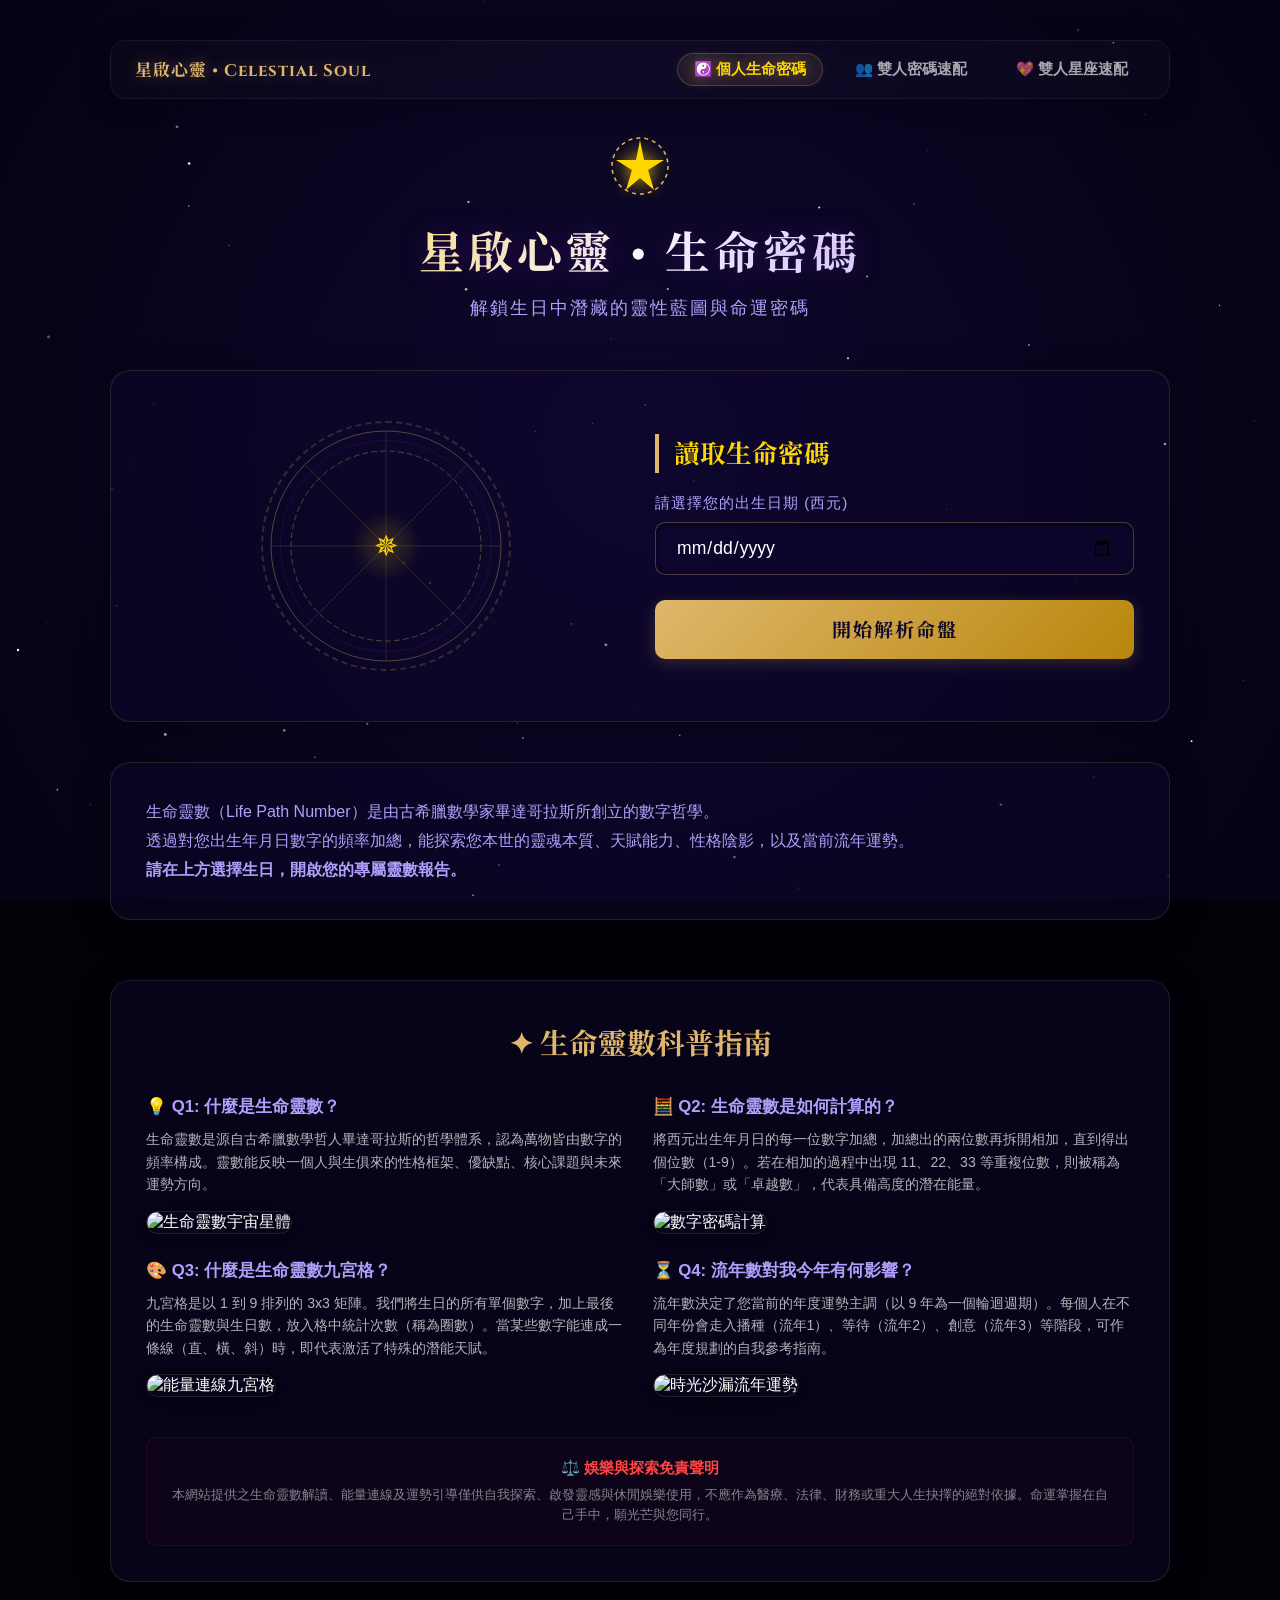
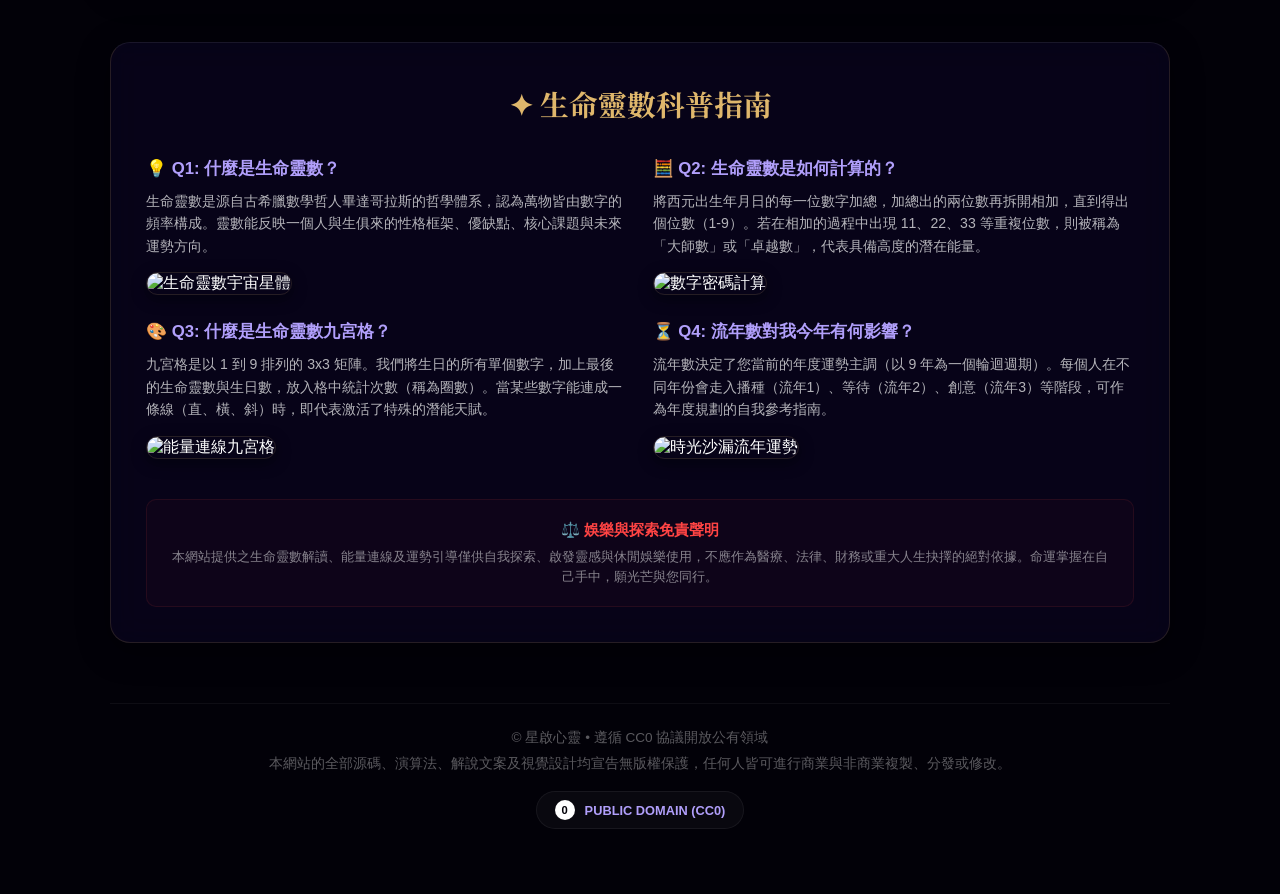
==== commit 8293ede2: "feat: add professional matchmaking score explanations and emotional valuation cards" ====
--- a/index.html
+++ b/index.html
@@ -316,6 +316,12 @@
           </div>
         </div>
 
+        <!-- 專業契合度指數剖析卡片 -->
+        <div class="score-explanation-card hidden animate-fade-in" id="num-score-explanation-card">
+          <h4>📊 契合度指數神祕學剖析</h4>
+          <p id="num-score-explanation-text">正在讀取雙方生命靈數頻率的共振依據...</p>
+        </div>
+
         <!-- 情緒評語卡 -->
         <div class="emotional-verdict-card">
           <h4 id="num-verdict-title">天作之合，靈魂共鳴</h4>
@@ -473,6 +479,12 @@
               <div class="rating-bar-fill" id="rate-stable-bar" style="width: 0%;"></div>
             </div>
           </div>
+        </div>
+
+        <!-- 專業星座契合度指數剖析卡片 -->
+        <div class="score-explanation-card hidden animate-fade-in" id="zodiac-score-explanation-card">
+          <h4>📊 契合度指數星盤相位剖析</h4>
+          <p id="zodiac-score-explanation-text">正在讀取雙方星盤的行星相位共振依據...</p>
         </div>
 
         <div class="emotional-verdict-card">
--- a/index.css
+++ b/index.css
@@ -2031,7 +2031,53 @@
 
   .traits-container {
     grid-template-columns: 1fr;
-    gap: 15px;
-  }
-}
-
+  }
+}
+
+/* 專業契合度指數剖析卡片樣式 */
+.score-explanation-card {
+  background: rgba(138, 43, 226, 0.08);
+  border: 1px solid rgba(223, 183, 108, 0.3);
+  border-radius: 16px;
+  padding: 24px;
+  margin: 25px 0;
+  box-shadow: inset 0 0 15px rgba(0, 255, 255, 0.05), 0 4px 20px rgba(0, 0, 0, 0.2);
+  backdrop-filter: blur(10px);
+  -webkit-backdrop-filter: blur(10px);
+  transition: all 0.3s ease;
+}
+
+.score-explanation-card:hover {
+  border-color: rgba(0, 255, 255, 0.4);
+  box-shadow: inset 0 0 20px rgba(0, 255, 255, 0.1), 0 0 15px rgba(223, 183, 108, 0.2);
+}
+
+.score-explanation-card h4 {
+  font-family: var(--font-serif);
+  color: var(--color-bright-gold);
+  font-size: 1.15rem;
+  margin-bottom: 12px;
+  display: flex;
+  align-items: center;
+  gap: 8px;
+  letter-spacing: 1px;
+}
+
+.score-explanation-card p {
+  color: rgba(255, 255, 255, 0.9);
+  font-size: 0.95rem;
+  line-height: 1.75;
+  text-align: justify;
+}
+
+.score-explanation-card strong {
+  color: var(--color-cyan);
+  font-weight: 600;
+}
+
+.score-explanation-card .highlight-gold {
+  color: var(--color-bright-gold);
+  font-weight: bold;
+}
+
+
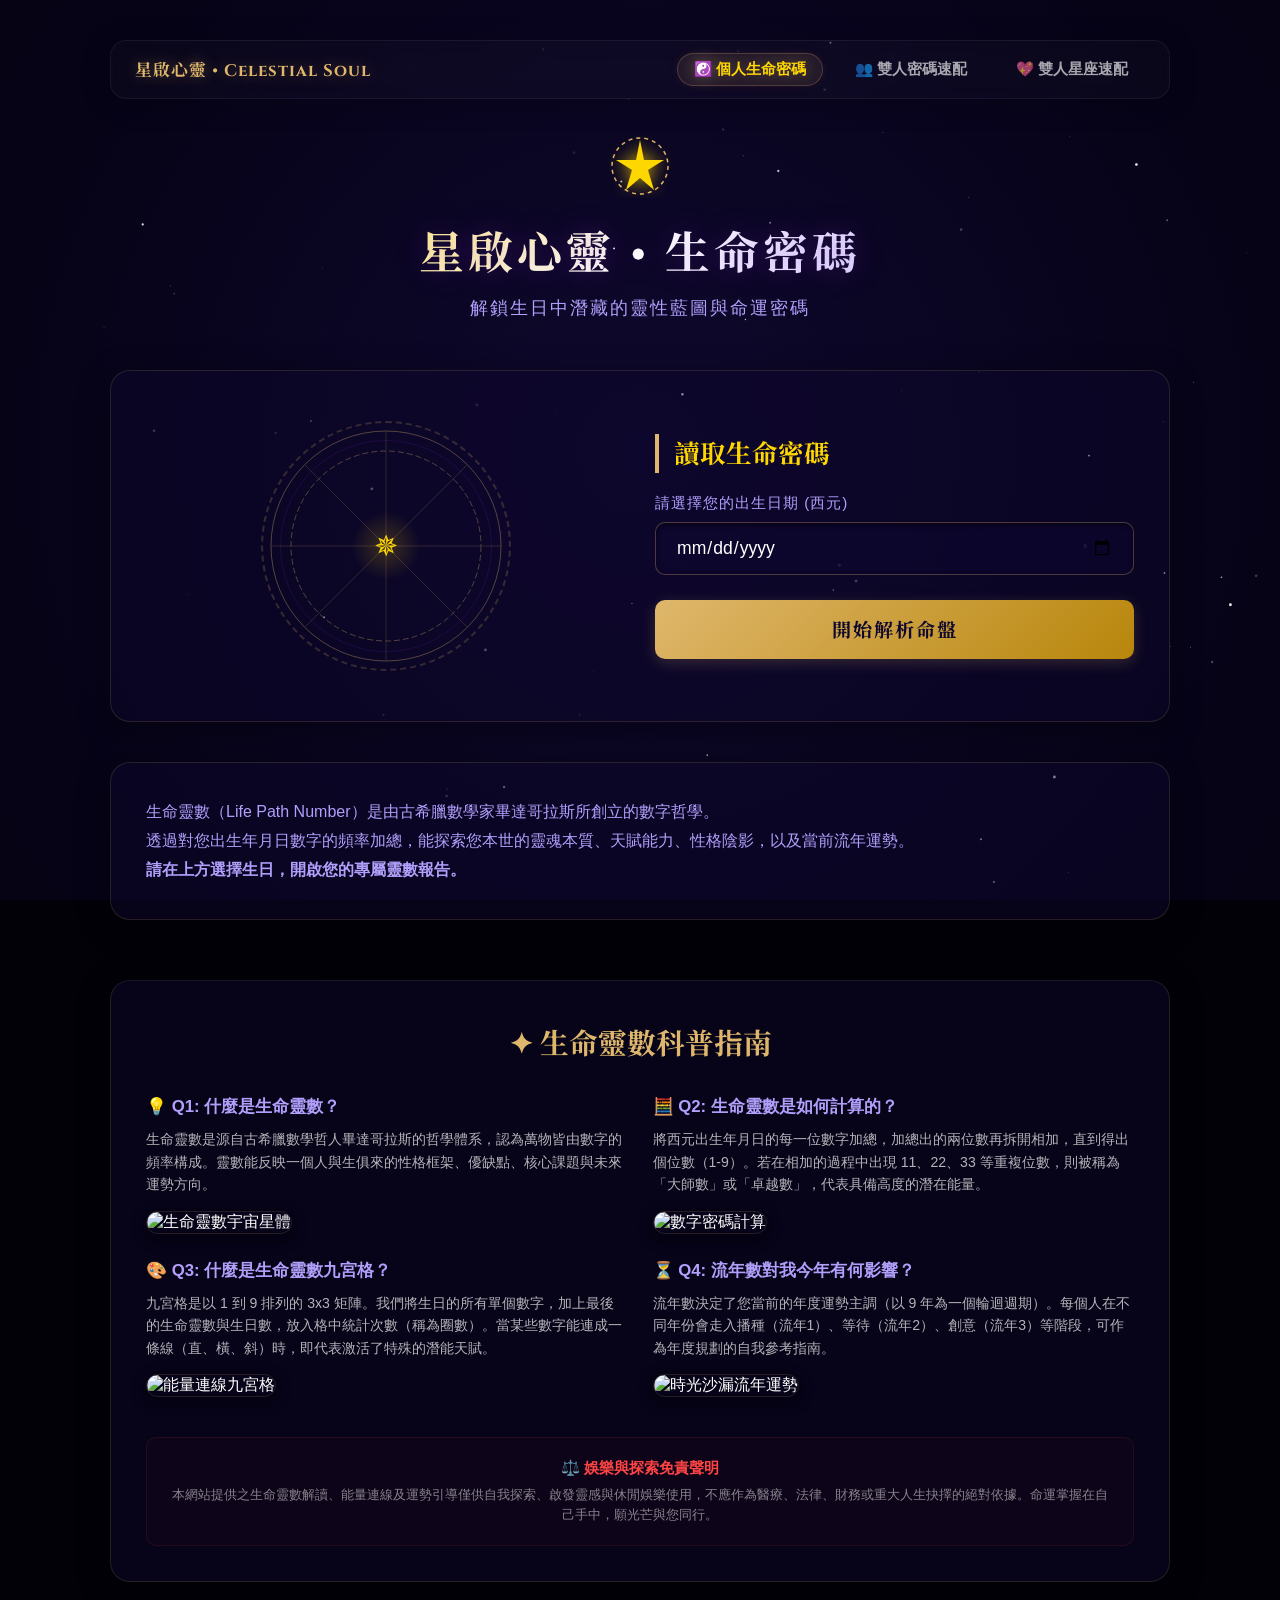
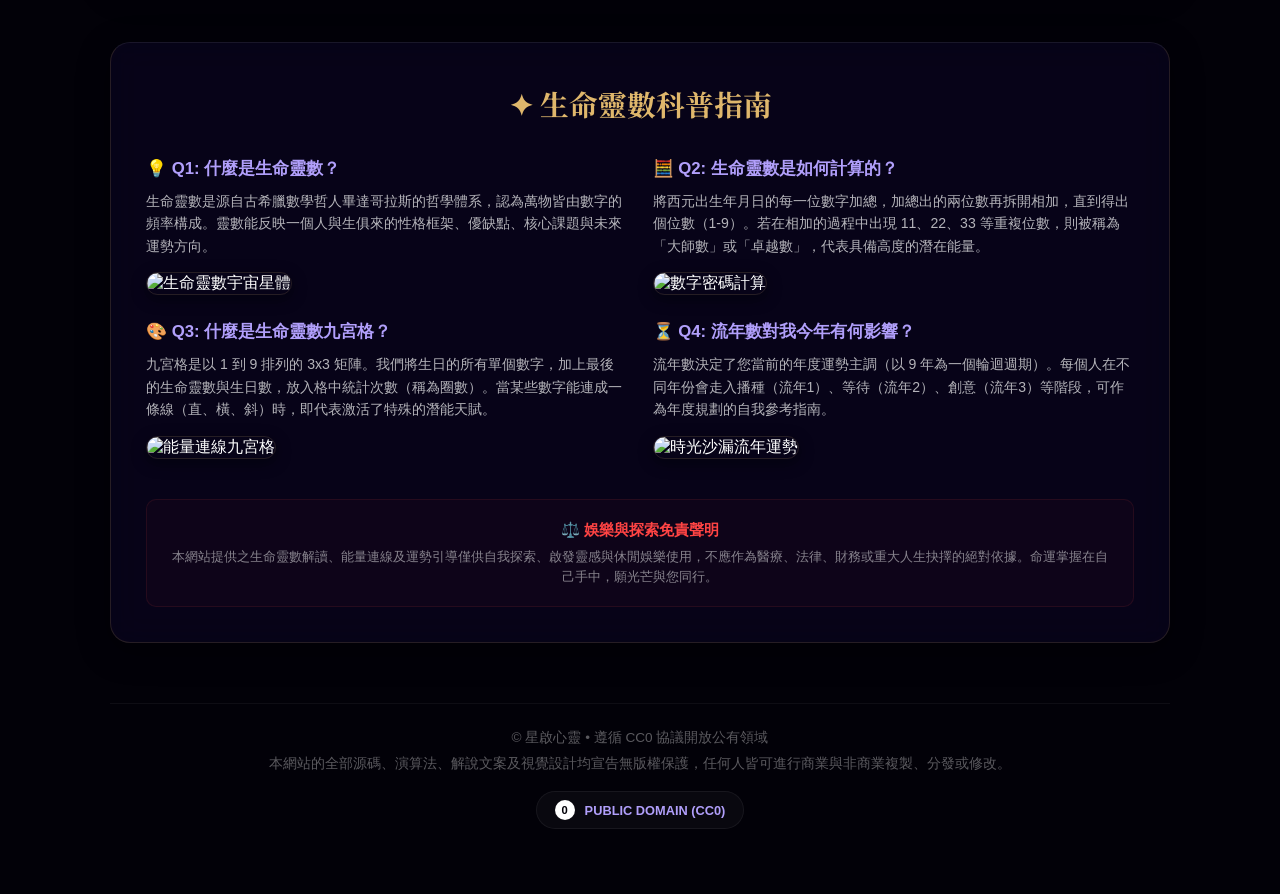
==== commit 79025aa0: "feat: add missing illustrations to main index.html and copy assets to root" ====
--- a/index.html
+++ b/index.html
@@ -585,6 +585,9 @@
                   <button class="btn-challenge" id="btn-next-challenge">換個挑戰 ✦</button>
                 </div>
               </div>
+              <div class="mode-illustration-container">
+                <img src="assets/lover_interaction.png" alt="情人互動模式" class="mode-img">
+              </div>
             </div>
           </div>
 
@@ -602,6 +605,9 @@
                   <p id="complementary-warning">-</p>
                 </div>
               </div>
+              <div class="mode-illustration-container">
+                <img src="assets/complementary_balance.png" alt="互補能量模式" class="mode-img">
+              </div>
             </div>
           </div>
 
@@ -618,6 +624,9 @@
                   <h5>⚡ 價值觀分歧與對立：</h5>
                   <p id="values-warning">-</p>
                 </div>
+              </div>
+              <div class="mode-illustration-container">
+                <img src="assets/values_harmony.png" alt="價值觀模式" class="mode-img">
               </div>
             </div>
           </div>
--- a/index.css
+++ b/index.css
@@ -1705,37 +1705,43 @@
 }
 
 .tab-link {
-  background: none;
-  border: none;
-  padding: 15px 25px;
-  color: rgba(255, 255, 255, 0.55);
-  font-size: 1.05rem;
+  background: rgba(138, 43, 226, 0.22);
+  border: 1.5px solid rgba(223, 183, 108, 0.45);
+  border-radius: 20px;
+  padding: 10px 22px;
+  margin-right: 12px;
+  margin-bottom: 8px;
+  color: #ffffff;
+  font-size: 0.95rem;
   font-family: var(--font-serif);
   font-weight: 600;
   cursor: pointer;
-  transition: all 0.3s ease;
-  position: relative;
+  transition: all 0.3s cubic-bezier(0.25, 0.8, 0.25, 1);
   white-space: nowrap;
   letter-spacing: 1px;
+  display: inline-flex;
+  align-items: center;
+  gap: 6px;
+  text-shadow: 0 1px 2px rgba(0, 0, 0, 0.8);
+  box-shadow: 0 4px 10px rgba(0, 0, 0, 0.3);
 }
 
 .tab-link:hover {
+  background: rgba(138, 43, 226, 0.4);
+  border-color: var(--color-gold);
   color: #ffffff;
+  transform: translateY(-2px);
+  box-shadow: 0 6px 15px rgba(138, 43, 226, 0.4);
 }
 
 .tab-link.active {
-  color: var(--color-cyan);
-}
-
-.tab-link.active::after {
-  content: "";
-  position: absolute;
-  bottom: -1px;
-  left: 0;
-  width: 100%;
-  height: 3px;
-  background: var(--color-cyan);
-  box-shadow: 0 0 10px var(--color-cyan);
+  background: linear-gradient(135deg, #8a2be2 0%, #00ffff 100%);
+  border-color: #00ffff;
+  color: #0f082e;
+  font-weight: 700;
+  box-shadow: 0 0 18px rgba(0, 255, 255, 0.65), inset 0 0 8px rgba(255, 255, 255, 0.5);
+  transform: translateY(0);
+  text-shadow: none;
 }
 
 /* 模式解讀卡片佈局 */
@@ -2080,4 +2086,14 @@
   font-weight: bold;
 }
 
-
+/* Tab 顯示面板 */
+.tab-panel {
+  display: none;
+  animation: fadeIn 0.5s ease forwards;
+}
+
+.tab-panel.active {
+  display: block;
+}
+
+
